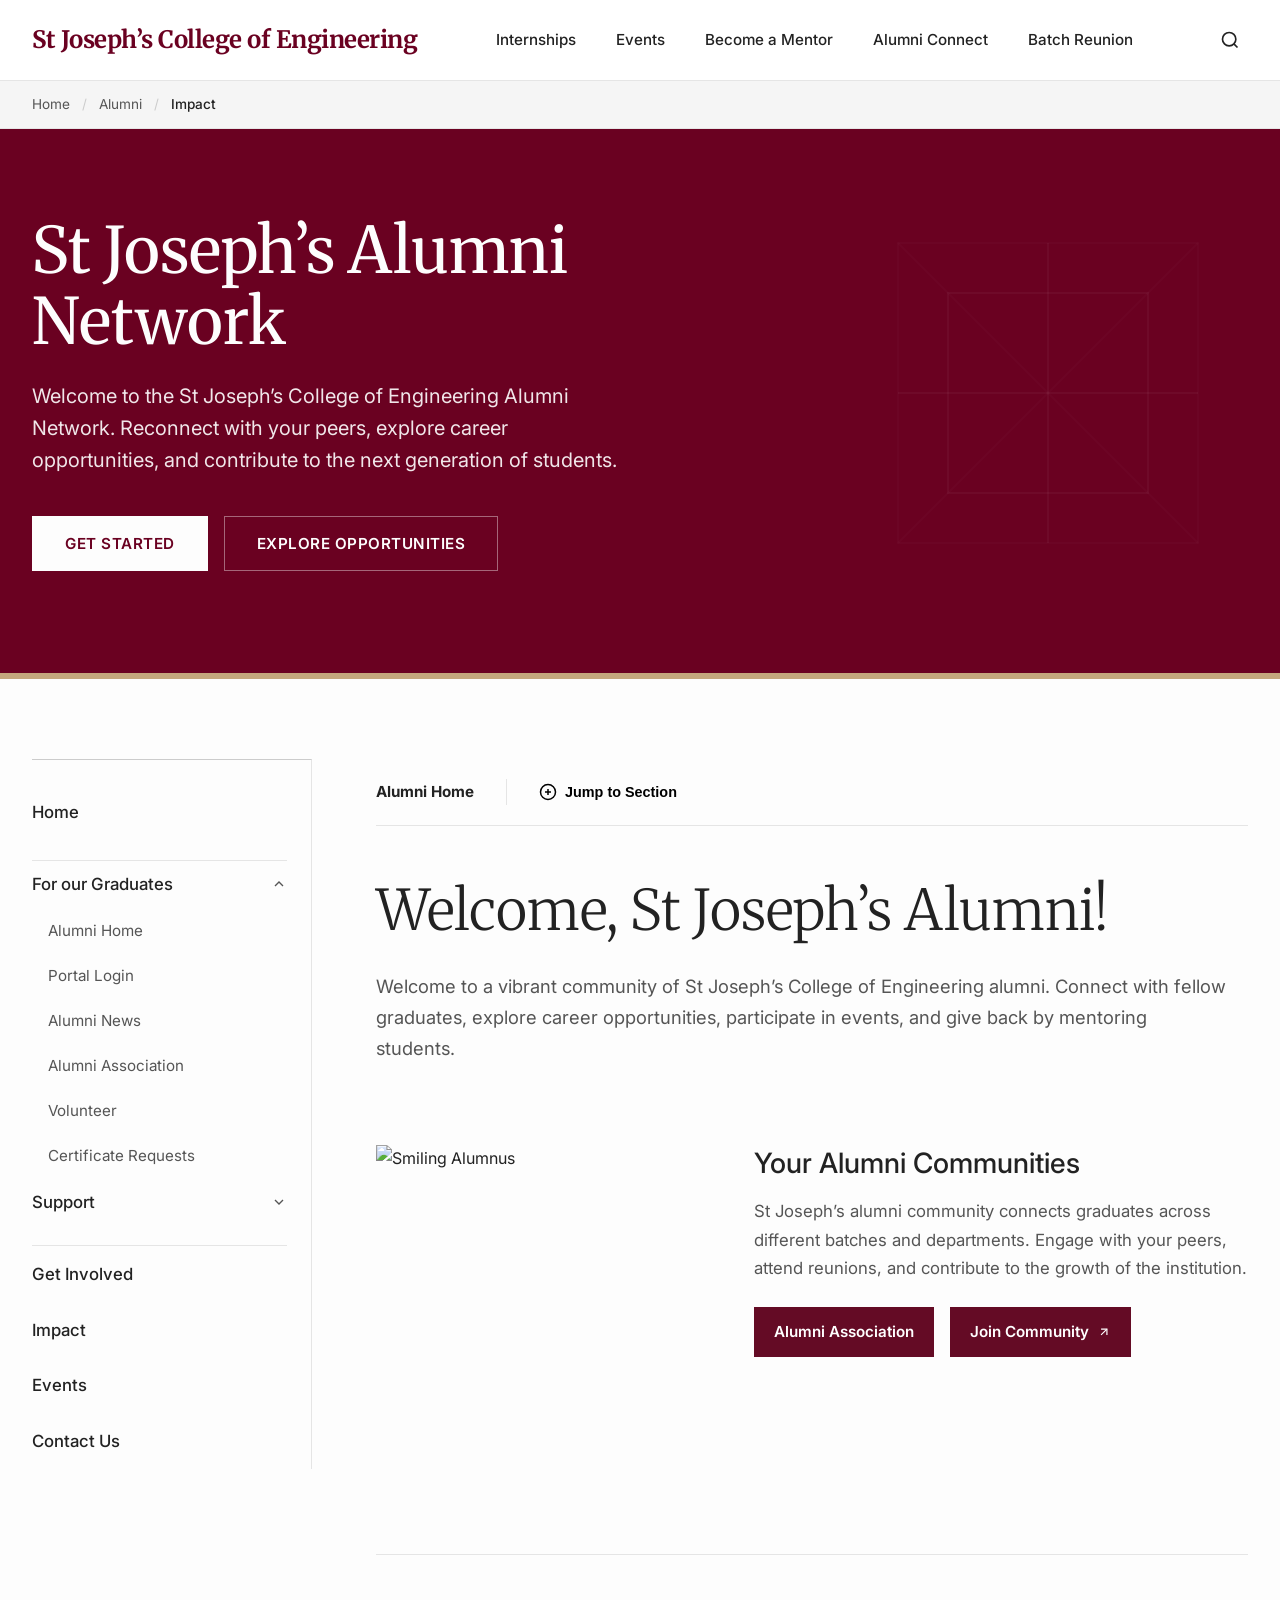
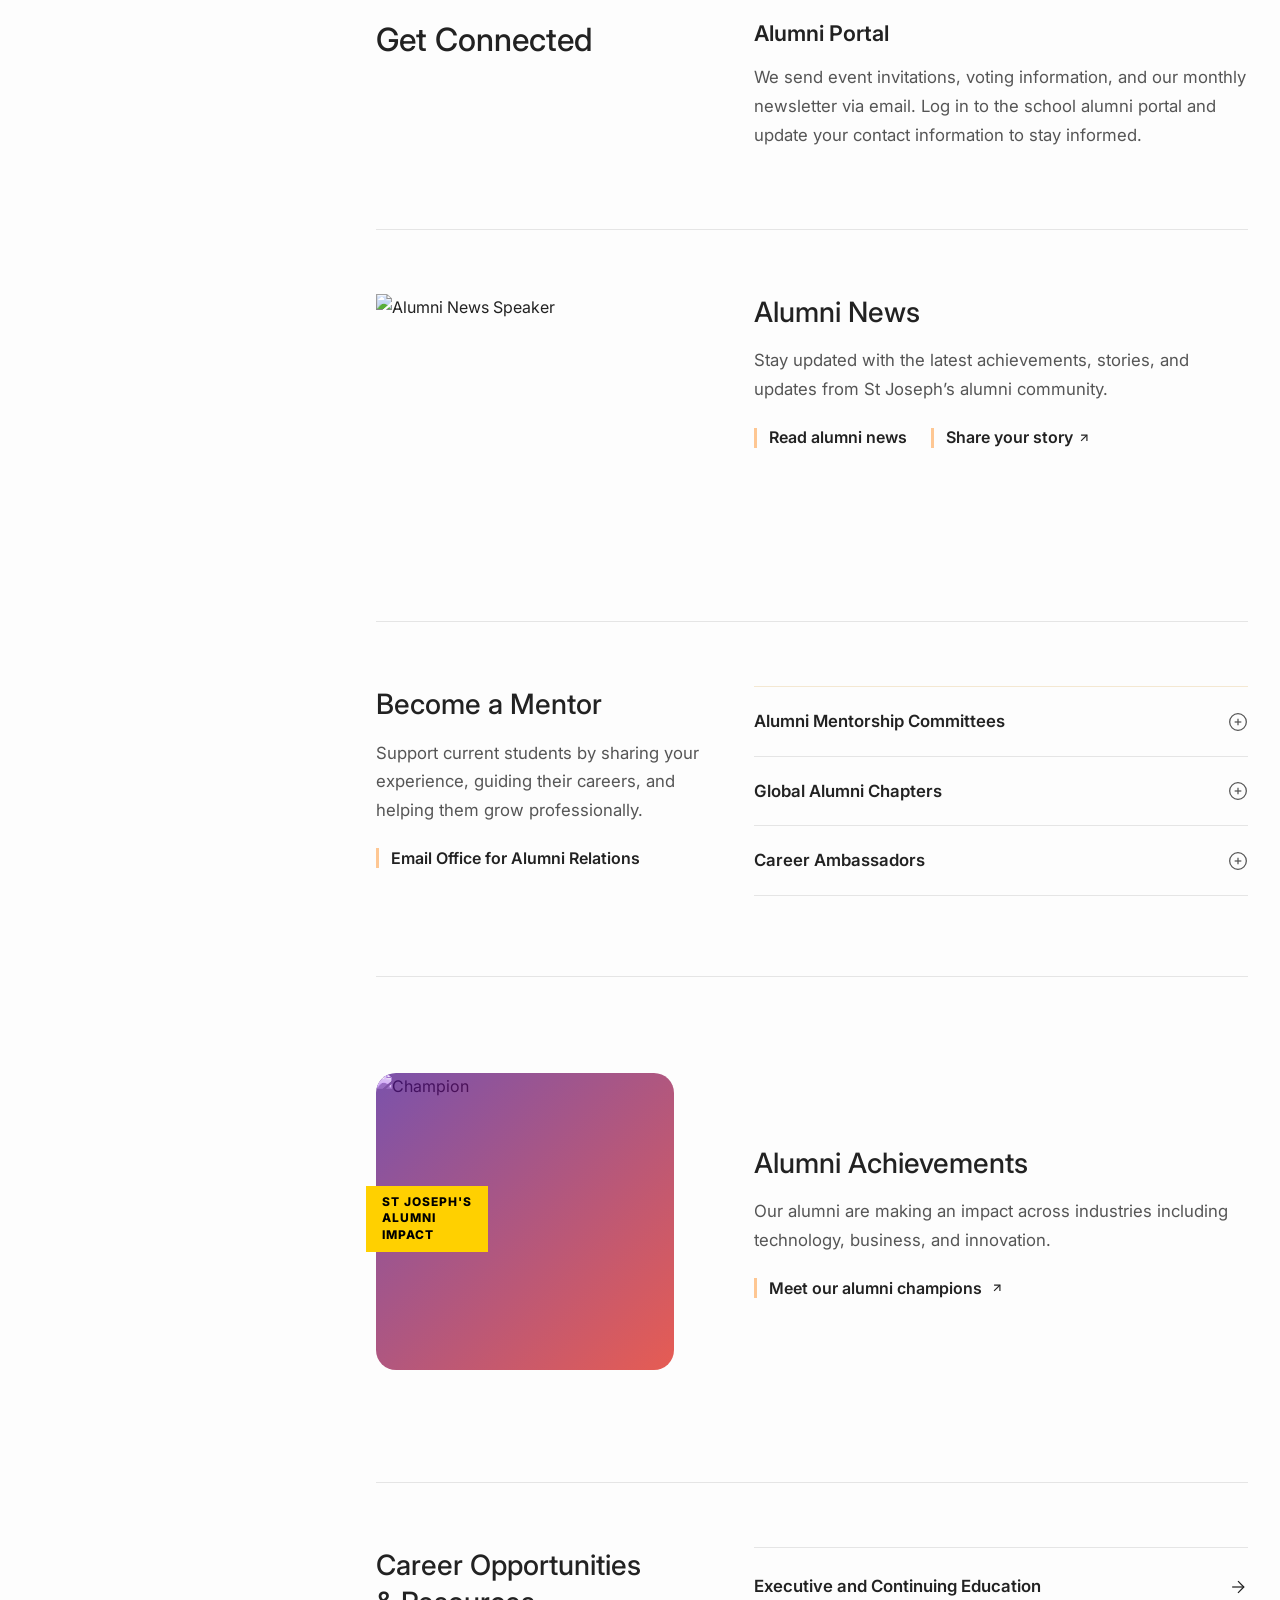
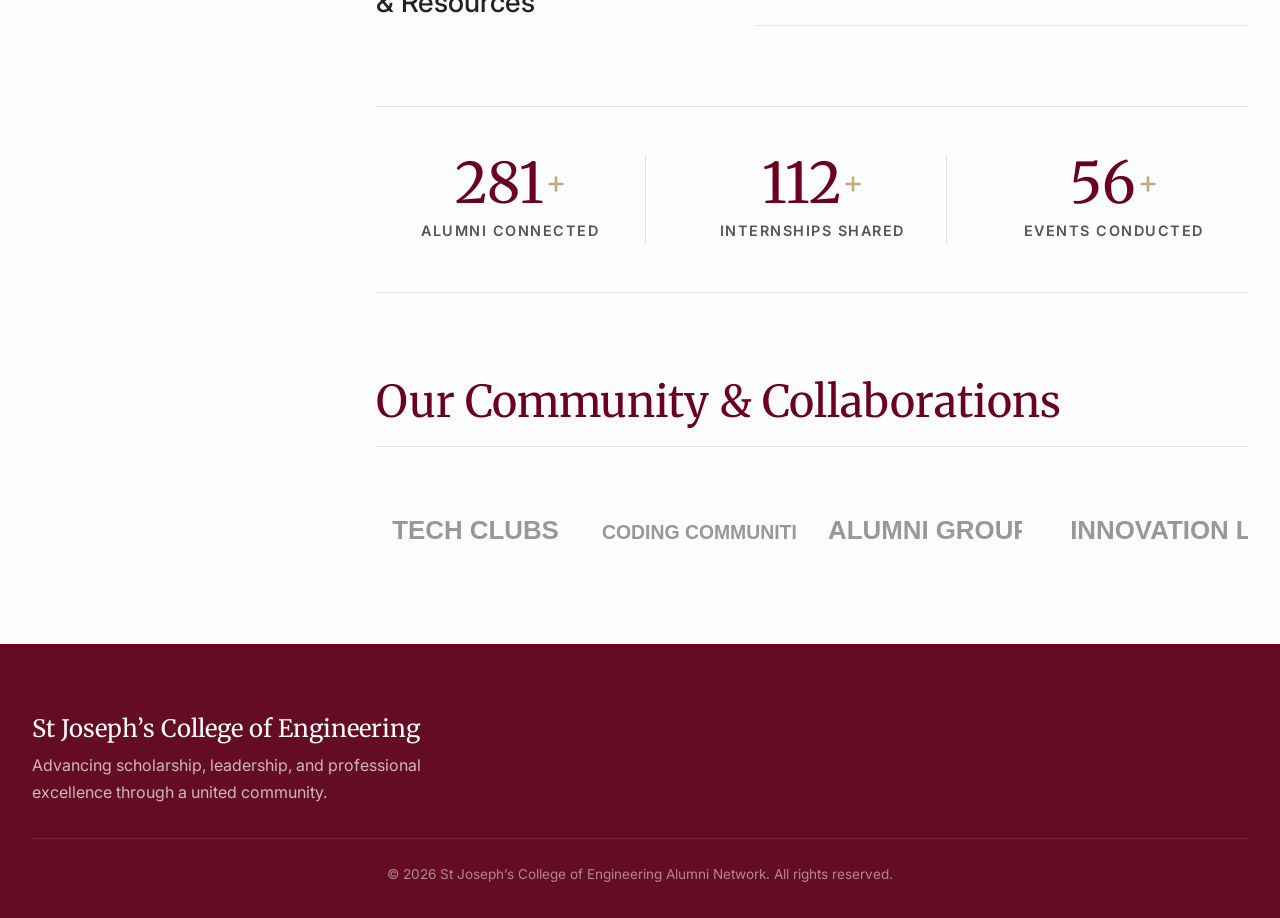
==== alumini/index.html @ f0babf0f "Add files via upload" ====
<!DOCTYPE html>
<html lang="en">
<head>
    <meta charset="UTF-8">
    <meta name="viewport" content="width=device-width, initial-scale=1.0">
    <title>St Joseph's College of Engineering | Alumni</title>
    
    <!-- Google Fonts: Merriweather for Headings, Inter for Body -->
    <link rel="preconnect" href="https://fonts.googleapis.com">
    <link rel="preconnect" href="https://fonts.gstatic.com" crossorigin>
    <link href="https://fonts.googleapis.com/css2?family=Inter:wght@400;500;600&family=Merriweather:ital,wght@0,300;0,400;0,700;1,300&display=swap" rel="stylesheet">
    
    <link rel="stylesheet" href="system.css">
    <script src="script.js" defer></script>
</head>
<body>
    <!-- Institutional Navbar -->
    <header class="inst-header">
        <div class="inst-container header-inner">
            <div class="header-logo">
                <a href="#">St Joseph’s College of Engineering</a>
            </div>
            
            <nav class="header-nav">
                <ul>
                    <li><a href="#internships">Internships</a></li>
                    <li><a href="#events">Events</a></li>
                    <li><a href="#mentor">Become a Mentor</a></li>
                    <li><a href="#network">Alumni Connect</a></li>
                    <li><a href="#reunion">Batch Reunion</a></li>
                </ul>
            </nav>
            
            <div class="header-actions">
                <button aria-label="Search" class="icon-btn">
                    <svg width="20" height="20" viewBox="0 0 24 24" fill="none" stroke="currentColor" stroke-width="2"><circle cx="11" cy="11" r="8"></circle><line x1="21" y1="21" x2="16.65" y2="16.65"></line></svg>
                </button>
                <button aria-label="Menu" class="icon-btn mobile-menu-btn" id="mobileMenuToggle">
                    <svg width="24" height="24" viewBox="0 0 24 24" fill="none" stroke="currentColor" stroke-width="2"><line x1="3" y1="12" x2="21" y2="12"></line><line x1="3" y1="6" x2="21" y2="6"></line><line x1="3" y1="18" x2="21" y2="18"></line></svg>
                </button>
            </div>
        </div>
    </header>

    <!-- Breadcrumb -->
    <div class="breadcrumb-bar">
        <div class="inst-container">
            <nav class="breadcrumb">
                <a href="#">Home</a>
                <span class="separator">/</span>
                <a href="#">Alumni</a>
                <span class="separator">/</span>
                <span class="current">Impact</span>
            </nav>
        </div>
    </div>

    <!-- Institutional Hero -->
    <section class="inst-hero">
        <div class="inst-container hero-inner">
            <div class="hero-content">
                <h1 class="hero-heading">St Joseph’s Alumni Network</h1>
                <p class="hero-body">
                    Welcome to the St Joseph’s College of Engineering Alumni Network. Reconnect with your peers, explore career opportunities, and contribute to the next generation of students.
                </p>
                <div class="hero-actions">
                    <a href="#register" class="inst-btn inst-btn-primary">Get Started</a>
                    <a href="#opportunities" class="inst-btn inst-btn-outline">Explore Opportunities</a>
                </div>
            </div>
            
            <div class="hero-pattern">
                <!-- Subtle geometric structure representing institutional architecture/hierarchy -->
                <svg viewBox="0 0 400 400" fill="none" xmlns="http://www.w3.org/2000/svg">
                    <rect x="50" y="50" width="300" height="300" stroke="rgba(255,255,255,0.05)" stroke-width="2" />
                    <rect x="100" y="100" width="200" height="200" stroke="rgba(255,255,255,0.1)" stroke-width="2" />
                    <line x1="50" y1="200" x2="350" y2="200" stroke="rgba(255,255,255,0.1)" stroke-width="2" />
                    <line x1="200" y1="50" x2="200" y2="350" stroke="rgba(255,255,255,0.1)" stroke-width="2" />
                    <path d="M50 50 L350 350 M350 50 L50 350" stroke="rgba(255,255,255,0.05)" stroke-width="2" />
                </svg>
            </div>
        </div>
    </section>

    <!-- Main Content Area -->
    <section class="inst-layout-wrapper">
        <div class="inst-container layout-grid">
            
            <!-- Left Sidebar Navigation -->
            <aside class="sidebar-nav">
                <ul id="sidebarMenu">
                    <li><a href="#home">Home</a></li>
                    
                    <li class="sidebar-divider"></li>
                    
                    <li class="sidebar-accordion">
                        <button class="accordion-toggle" aria-expanded="true">
                            For our Graduates
                            <svg class="accordion-icon" viewBox="0 0 24 24" width="16" height="16" stroke="currentColor" stroke-width="2" fill="none"><polyline points="6 9 12 15 18 9"></polyline></svg>
                        </button>
                        <ul class="accordion-content" style="max-height: 500px;">
                            <li><a href="#alumni-home" class="active">Alumni Home</a></li>
                            <li><a href="#portal-login">Portal Login</a></li>
                            <li><a href="#alumni-news">Alumni News</a></li>
                            <li><a href="#hcs-alumni">Alumni Association</a></li>
                            <li><a href="#volunteer">Volunteer</a></li>
                            <li><a href="#transcript-cert">Certificate Requests</a></li>
                        </ul>
                    </li>

                    <li class="sidebar-accordion">
                        <button class="accordion-toggle" aria-expanded="false">
                            Support
                            <svg class="accordion-icon" viewBox="0 0 24 24" width="16" height="16" stroke="currentColor" stroke-width="2" fill="none"><polyline points="6 9 12 15 18 9"></polyline></svg>
                        </button>
                        <ul class="accordion-content">
                            <li><a href="#mentor">Become a Mentor</a></li>
                            <li><a href="#support">Contributions / Support</a></li>
                        </ul>
                    </li>

                    <li class="sidebar-divider"></li>

                    <li><a href="#involved">Get Involved</a></li>
                    <li><a href="#trust">Impact</a></li>
                    <li><a href="#events">Events</a></li>
                    <li><a href="#contact">Contact Us</a></li>
                </ul>
            </aside>

            <!-- Right Content Pipeline -->
            <main class="main-content">
                
                <!-- Sticky Section Header -->
                <div style="position: sticky; top: 80px; background: var(--inst-bg-light); z-index: 10; display: flex; align-items: center; border-bottom: 1px solid var(--inst-border-light); padding: 1rem 0; margin-bottom: 3rem;">
                    <div style="font-weight: 700; font-size: 0.95rem; padding-right: 2rem; border-right: 1px solid var(--inst-border-light);">Alumni Home</div>
                    <button class="icon-btn" style="padding-left: 2rem; color: #000; font-weight: 600; font-size: 0.9rem; display: flex; align-items: center; gap: 0.5rem;">
                        <svg width="18" height="18" viewBox="0 0 24 24" fill="none" stroke="currentColor" stroke-width="2"><circle cx="12" cy="12" r="10"></circle><line x1="12" y1="8" x2="12" y2="16"></line><line x1="8" y1="12" x2="16" y2="12"></line></svg>
                        Jump to Section
                    </button>
                </div>

                <!-- SECTION 1: Welcome -->
                <div class="content-block" id="alumni-home">
                    <h1 style="font-family: var(--font-serif); font-size: 3.5rem; color: var(--inst-text-main); margin-bottom: 1.5rem; font-weight: 300;">Welcome, St Joseph’s Alumni!</h1>
                    <p style="font-size: 1.15rem; color: var(--inst-text-muted); max-width: 850px; line-height: 1.7;">
                        Welcome to a vibrant community of St Joseph’s College of Engineering alumni. Connect with fellow graduates, explore career opportunities, participate in events, and give back by mentoring students.
                    </p>
                </div>

                <!-- SECTION 2: Your Alumni Communities -->
                <div class="content-block mt-large" id="communities">
                    <div style="display: grid; grid-template-columns: 1fr 1.5fr; gap: 3rem; align-items: start;">
                        <div>
                            <img src="https://images.unsplash.com/photo-1573496359142-b8d87734a5a2?auto=format&fit=crop&q=80&w=600" alt="Smiling Alumnus" style="width: 100%; aspect-ratio: 1/1; object-fit: cover;">
                        </div>
                        <div>
                            <h2 style="font-family: var(--font-sans); font-size: 1.75rem; font-weight: 500; margin-bottom: 1rem;">Your Alumni Communities</h2>
                            <p style="color: var(--inst-text-muted); margin-bottom: 1.5rem; font-size: 1.05rem;">
                                St Joseph’s alumni community connects graduates across different batches and departments. Engage with your peers, attend reunions, and contribute to the growth of the institution.
                            </p>
                            <div style="display: flex; gap: 1rem; margin-bottom: 2.5rem; flex-wrap: wrap;">
                                <a href="#" style="background: var(--inst-maroon-dark); color: #fff; padding: 0.75rem 1.25rem; font-weight: 600; font-size: 0.95rem; transition: opacity 0.2s;">Alumni Association</a>
                                <a href="#" style="background: var(--inst-maroon-dark); color: #fff; padding: 0.75rem 1.25rem; font-weight: 600; font-size: 0.95rem; display: flex; align-items: center; gap: 0.5rem; transition: opacity 0.2s;">Join Community <svg width="14" height="14" viewBox="0 0 24 24" fill="none" stroke="currentColor" stroke-width="2"><line x1="7" y1="17" x2="17" y2="7"></line><polyline points="7 7 17 7 17 17"></polyline></svg></a>
                            </div>
                        </div>
                    </div>
                </div>

                <!-- SECTION 3: Get Connected -->
                <div class="content-block mt-large" id="get-connected" style="border-top: 1px solid var(--inst-border-light); padding-top: 4rem;">
                    <div style="display: grid; grid-template-columns: 1fr 1.5fr; gap: 3rem; align-items: start;">
                        <div>
                            <h2 style="font-family: var(--font-sans); font-size: 2rem; font-weight: 500;">Get Connected</h2>
                        </div>
                        <div>
                            <h3 style="font-family: var(--font-sans); font-size: 1.35rem; font-weight: 600; margin-bottom: 1rem;">Alumni Portal</h3>
                            <p style="color: var(--inst-text-muted); font-size: 1.05rem;">
                                We send event invitations, voting information, and our monthly newsletter via email. Log in to the school alumni portal and update your contact information to stay informed.
                            </p>
                        </div>
                    </div>
                </div>

                <!-- SECTION 4: Alumni News -->
                <div class="content-block mt-large" id="alumni-news" style="border-top: 1px solid var(--inst-border-light); padding-top: 4rem;">
                    <div style="display: grid; grid-template-columns: 1fr 1.5fr; gap: 3rem; align-items: start;">
                        <div>
                            <img src="https://images.unsplash.com/photo-1541339907198-e08756dedf3f?auto=format&fit=crop&q=80&w=600" alt="Alumni News Speaker" style="width: 100%; aspect-ratio: 4/3; object-fit: cover;">
                        </div>
                        <div>
                            <h2 style="font-family: var(--font-sans); font-size: 1.75rem; font-weight: 500; margin-bottom: 1rem;">Alumni News</h2>
                            <p style="color: var(--inst-text-muted); margin-bottom: 1.5rem; font-size: 1.05rem;">
                                Stay updated with the latest achievements, stories, and updates from St Joseph’s alumni community.
                            </p>
                            <div style="display: flex; gap: 1.5rem; align-items: center;">
                                <a href="#" style="font-weight: 600; color: var(--inst-text-main); display: flex; align-items: center; border-left: 3px solid #fec793; padding-left: 0.75rem; height: 1.25rem;">Read alumni news</a>
                                <a href="#" style="font-weight: 600; color: var(--inst-text-main); display: flex; align-items: center; gap: 0.25rem; border-left: 3px solid #fec793; padding-left: 0.75rem; height: 1.25rem;">Share your story <svg width="14" height="14" viewBox="0 0 24 24" fill="none" stroke="currentColor" stroke-width="2"><line x1="7" y1="17" x2="17" y2="7"></line><polyline points="7 7 17 7 17 17"></polyline></svg></a>
                            </div>
                        </div>
                    </div>
                </div>

                <!-- SECTION 5: Volunteer -->
                <div class="content-block mt-large" id="volunteer" style="border-top: 1px solid var(--inst-border-light); padding-top: 4rem;">
                    <div style="display: grid; grid-template-columns: 1fr 1.5fr; gap: 3rem; align-items: start;">
                        <div>
                            <h2 style="font-family: var(--font-sans); font-size: 1.75rem; font-weight: 500; margin-bottom: 1rem;">Become a Mentor</h2>
                            <p style="color: var(--inst-text-muted); margin-bottom: 1.5rem; font-size: 1.05rem;">
                                Support current students by sharing your experience, guiding their careers, and helping them grow professionally.
                            </p>
                            <a href="#" style="font-weight: 600; color: var(--inst-text-main); display: flex; align-items: center; border-left: 3px solid #fec793; padding-left: 0.75rem; height: 1.25rem;">Email Office for Alumni Relations</a>
                        </div>
                        <div style="border-top: 1px solid #f4e8d2;">
                            <div style="padding: 1.25rem 0; border-bottom: 1px solid var(--inst-border-light); display: flex; justify-content: space-between; align-items: center; cursor: pointer;">
                                <span style="font-weight: 600; font-size: 1.05rem;">Alumni Mentorship Committees</span>
                                <svg width="20" height="20" viewBox="0 0 24 24" fill="none" stroke="currentColor" stroke-width="1.5" class="accordion-icon"><circle cx="12" cy="12" r="10"></circle><line x1="12" y1="8" x2="12" y2="16"></line><line x1="8" y1="12" x2="16" y2="12"></line></svg>
                            </div>
                            <div style="padding: 1.25rem 0; border-bottom: 1px solid var(--inst-border-light); display: flex; justify-content: space-between; align-items: center; cursor: pointer;">
                                <span style="font-weight: 600; font-size: 1.05rem;">Global Alumni Chapters</span>
                                <svg width="20" height="20" viewBox="0 0 24 24" fill="none" stroke="currentColor" stroke-width="1.5" class="accordion-icon"><circle cx="12" cy="12" r="10"></circle><line x1="12" y1="8" x2="12" y2="16"></line><line x1="8" y1="12" x2="16" y2="12"></line></svg>
                            </div>
                            <div style="padding: 1.25rem 0; border-bottom: 1px solid var(--inst-border-light); display: flex; justify-content: space-between; align-items: center; cursor: pointer;">
                                <span style="font-weight: 600; font-size: 1.05rem;">Career Ambassadors</span>
                                <svg width="20" height="20" viewBox="0 0 24 24" fill="none" stroke="currentColor" stroke-width="1.5" class="accordion-icon"><circle cx="12" cy="12" r="10"></circle><line x1="12" y1="8" x2="12" y2="16"></line><line x1="8" y1="12" x2="16" y2="12"></line></svg>
                            </div>
                        </div>
                    </div>
                </div>

               

                <!-- SECTION 6: Alumni Achievements -->
                <div class="content-block mt-large" style="border-top: 1px solid var(--inst-border-light); padding-top: 4rem;">
                    <div style="display: grid; grid-template-columns: 1fr 1.5fr; gap: 3rem; align-items: center;">
                        <div style="position: relative; padding: 2rem 2rem 2rem 0;">
                            <div style="background: linear-gradient(135deg, #7b52ab, #e65c53); border-radius: 20px; overflow: hidden; position: relative;">
                                <img src="https://images.unsplash.com/photo-1580489944761-15a19d654956?auto=format&fit=crop&q=80&w=400" alt="Champion" style="width: 100%; aspect-ratio: 1/1; object-fit: cover; opacity: 0.9; mix-blend-mode: luminosity;">
                            </div>
                            <div style="position: absolute; left: -10px; top: 40%; background: #ffd000; padding: 0.5rem 1rem; font-weight: 800; font-size: 0.75rem; letter-spacing: 1px; line-height: 1.4; color: #000;">
                                ST JOSEPH'S<br>ALUMNI<br>IMPACT
                            </div>
                            <div style="position: absolute; top: 0; left: 10%; right: -10%; bottom: 10%; background: #e6e6ea; border-radius: 20px; z-index: -1;"></div>
                        </div>
                        <div>
                            <h2 style="font-family: var(--font-sans); font-size: 1.75rem; font-weight: 500; margin-bottom: 1rem;">Alumni Achievements</h2>
                            <p style="color: var(--inst-text-muted); margin-bottom: 1.5rem; font-size: 1.05rem;">
                                Our alumni are making an impact across industries including technology, business, and innovation.
                            </p>
                            <a href="#" style="font-weight: 600; color: var(--inst-text-main); display: flex; align-items: center; gap: 0.5rem; border-left: 3px solid #fec793; padding-left: 0.75rem; height: 1.25rem;">Meet our alumni champions <svg width="14" height="14" viewBox="0 0 24 24" fill="none" stroke="currentColor" stroke-width="2"><line x1="7" y1="17" x2="17" y2="7"></line><polyline points="7 7 17 7 17 17"></polyline></svg></a>
                        </div>
                    </div>
                </div>

                <!-- SECTION 7: Education and Career Resources -->
                <div class="content-block mt-large" id="education" style="border-top: 1px solid var(--inst-border-light); padding-top: 4rem;">
                    <div style="display: grid; grid-template-columns: 1fr 1.5fr; gap: 3rem; align-items: start;">
                        <div>
                            <h2 style="font-family: var(--font-sans); font-size: 1.75rem; font-weight: 500; line-height: 1.3;">Career Opportunities<br>&amp; Resources</h2>
                        </div>
                        <div style="border-top: 1px solid var(--inst-border-light);">
                            <a href="#" style="display: flex; justify-content: space-between; align-items: center; padding: 1.5rem 0; border-bottom: 1px solid #f4e8d2; color: var(--inst-text-main);">
                                <span style="font-weight: 600; font-size: 1.05rem;">Executive and Continuing Education</span>
                                <svg width="20" height="20" viewBox="0 0 24 24" fill="none" stroke="currentColor" stroke-width="1.5"><line x1="5" y1="12" x2="19" y2="12"></line><polyline points="12 5 19 12 12 19"></polyline></svg>
                            </a>
                        </div>
                    </div>
                </div>

                <!-- SECTION 8: Platform Highlights (Trust Section) -->
                <div class="content-block mt-large" id="trust">
                    <div class="metrics-grid">
                        <div class="metric-item">
                            <h3 class="metric-number" data-target="500">0</h3><span class="metric-plus">+</span>
                            <p class="metric-label">Alumni Connected</p>
                        </div>
                        <div class="metric-item">
                            <h3 class="metric-number" data-target="200">0</h3><span class="metric-plus">+</span>
                            <p class="metric-label">Internships Shared</p>
                        </div>
                        <div class="metric-item">
                            <h3 class="metric-number" data-target="100">0</h3><span class="metric-plus">+</span>
                            <p class="metric-label">Events Conducted</p>
                        </div>
                    </div>
                </div>

                <!-- SECTION 9: Collaboration / Community -->
                <div class="content-block mt-large" id="community">
                    <h2 class="section-title">Our Community & Collaborations</h2>
                    <div class="collaboration-grid">
                        <div class="collab-logo">
                            <svg viewBox="0 0 120 40" fill="currentColor" opacity="0.6"><text x="10" y="25" font-family="sans-serif" font-weight="bold" font-size="16">TECH CLUBS</text></svg>
                        </div>
                        <div class="collab-logo">
                            <svg viewBox="0 0 120 40" fill="currentColor" opacity="0.6"><text x="0" y="25" font-family="sans-serif" font-weight="bold" font-size="12">CODING COMMUNITIES</text></svg>
                        </div>
                        <div class="collab-logo">
                            <svg viewBox="0 0 120 40" fill="currentColor" opacity="0.6"><text x="0" y="25" font-family="sans-serif" font-weight="bold" font-size="16">ALUMNI GROUPS</text></svg>
                        </div>
                        <div class="collab-logo">
                            <svg viewBox="0 0 120 40" fill="currentColor" opacity="0.6"><text x="10" y="25" font-family="sans-serif" font-weight="bold" font-size="16">INNOVATION LAB</text></svg>
                        </div>
                    </div>
                </div>

            </main>
        </div>
    </section>
    
    <!-- Minimal Footer -->
    <footer class="inst-footer">
        <div class="inst-container footer-inner">
            <div class="footer-primary">
                <h3>St Joseph’s College of Engineering</h3>
                <p>Advancing scholarship, leadership, and professional excellence through a united community.</p>
            </div>
            <div class="footer-meta">
                <p>&copy; 2026 St Joseph’s College of Engineering Alumni Network. All rights reserved.</p>
            </div>
        </div>
    </footer>
</body>
</html>
---- alumini/system.css ----
/* system.css - Institutional Theme */

:root {
    /* Color Palette */
    --inst-maroon: #6a0121;
    --inst-maroon-dark: #640b25;
    --inst-bg-light: #fdfdfd;
    --inst-bg-offwhite: #f5f5f5;
    --inst-nav-bg: #ffffff;

    --inst-text-main: #222222;
    --inst-text-muted: #555555;
    --inst-border-light: #e5e5e5;
    --inst-border-dark: #cccccc;

    --inst-gold: #c4a77d;
    /* Subtle accent */

    /* Typography */
    --font-serif: 'Merriweather', serif;
    --font-sans: 'Inter', sans-serif;

    /* Spacing */
    --container-width: 1280px;
    --px-base: 2rem;
    --py-large: 5rem;

    /* Layout */
    --sidebar-width: 280px;
}

/* Base Reset */
* {
    margin: 0;
    padding: 0;
    box-sizing: border-box;
}

html {
    scroll-behavior: smooth;
    font-size: 16px;
}

body {
    font-family: var(--font-sans);
    color: var(--inst-text-main);
    background-color: var(--inst-bg-light);
    line-height: 1.7;
    -webkit-font-smoothing: antialiased;
}

a {
    text-decoration: none;
    color: inherit;
    transition: color 0.2s ease;
}

ul {
    list-style: none;
}

img {
    max-width: 100%;
    display: block;
    height: auto;
}

/* Typography Overrides */
h1,
h2,
h3,
h4,
h5,
h6 {
    font-family: var(--font-serif);
    color: var(--inst-text-main);
    line-height: 1.3;
    font-weight: 400;
    /* Institutional look is often less bold */
}

/* Layout Utilities */
.inst-container {
    max-width: var(--container-width);
    margin: 0 auto;
    padding: 0 var(--px-base);
}

.mt-large {
    margin-top: 5rem;
}

/* Buttons */
.inst-btn {
    display: inline-flex;
    align-items: center;
    justify-content: center;
    padding: 0.85rem 2rem;
    font-size: 0.95rem;
    font-weight: 600;
    font-family: var(--font-sans);
    text-transform: uppercase;
    letter-spacing: 0.5px;
    border: 1px solid transparent;
    cursor: pointer;
    transition: background-color 0.2s ease, border-color 0.2s ease;
}

.inst-btn-primary {
    background-color: var(--inst-bg-light);
    color: var(--inst-maroon);
}

.inst-btn-primary:hover {
    background-color: transparent;
    color: var(--inst-bg-light);
    border-color: var(--inst-bg-light);
}

.inst-btn-outline {
    background-color: transparent;
    color: var(--inst-bg-light);
    border-color: rgba(255, 255, 255, 0.4);
}

.inst-btn-outline:hover {
    border-color: var(--inst-bg-light);
    background-color: rgba(255, 255, 255, 0.05);
    /* Minimal hover */
}

.icon-btn {
    background: transparent;
    border: none;
    cursor: pointer;
    color: var(--inst-text-main);
    display: flex;
    align-items: center;
    justify-content: center;
    padding: 0.5rem;
}

.icon-btn:hover {
    color: var(--inst-maroon);
}

/* Header & Navbar */
.inst-header {
    background-color: var(--inst-nav-bg);
    border-bottom: 1px solid var(--inst-border-light);
    position: sticky;
    top: 0;
    z-index: 1000;
}

.header-inner {
    display: flex;
    align-items: center;
    justify-content: space-between;
    height: 80px;
}

.header-logo a {
    font-family: var(--font-serif);
    font-size: 1.5rem;
    font-weight: 700;
    color: var(--inst-maroon);
    letter-spacing: -0.5px;
}

.header-nav ul {
    display: flex;
    gap: 2.5rem;
}

.header-nav li a {
    font-size: 0.95rem;
    font-weight: 500;
    color: var(--inst-text-main);
    border-bottom: 2px solid transparent;
    padding-bottom: 4px;
}

.header-nav li a:hover {
    color: var(--inst-maroon);
    border-color: var(--inst-maroon);
}

.header-actions {
    display: flex;
    gap: 1rem;
    align-items: center;
}

.mobile-menu-btn {
    display: none;
}

/* Breadcrumb */
.breadcrumb-bar {
    background-color: var(--inst-bg-offwhite);
    border-bottom: 1px solid var(--inst-border-light);
    padding: 0.75rem 0;
    font-size: 0.85rem;
    color: var(--inst-text-muted);
}

.breadcrumb a {
    color: var(--inst-text-muted);
}

.breadcrumb a:hover {
    color: var(--inst-maroon);
    text-decoration: underline;
}

.breadcrumb .separator {
    margin: 0 0.5rem;
    color: var(--inst-border-dark);
}

.breadcrumb .current {
    color: var(--inst-text-main);
    font-weight: 500;
}

/* Hero Section */
.inst-hero {
    background-color: var(--inst-maroon);
    color: var(--inst-bg-light);
    padding: 4rem 0 5rem;
    border-bottom: 6px solid var(--inst-gold);
    overflow: hidden;
}

.hero-inner {
    display: grid;
    grid-template-columns: 3fr 2fr;
    gap: 4rem;
    align-items: center;
    position: relative;
}

.hero-content {
    max-width: 700px;
    z-index: 2;
}

.hero-heading {
    color: var(--inst-bg-light);
    font-size: 4rem;
    font-weight: 400;
    line-height: 1.1;
    margin-bottom: 1.5rem;
}

.hero-body {
    font-size: 1.25rem;
    color: rgba(255, 255, 255, 0.9);
    margin-bottom: 2.5rem;
    max-width: 600px;
    font-family: var(--font-sans);
    line-height: 1.6;
}

.hero-actions {
    display: flex;
    gap: 1rem;
}

.hero-pattern {
    display: flex;
    justify-content: flex-end;
    opacity: 0.4;
    z-index: 1;
}

.hero-pattern svg {
    width: 100%;
    max-width: 400px;
}

/* 2-Column Layout Container */
.inst-layout-wrapper {
    background-color: var(--inst-bg-light);
    padding: var(--py-large) 0;
}

.layout-grid {
    display: grid;
    grid-template-columns: var(--sidebar-width) 1fr;
    gap: 4rem;
    align-items: start;
}

/* Sidebar Navigation */
.sidebar-nav {
    border-top: 1px solid var(--inst-border-dark);
    border-right: 1px solid var(--inst-border-light);
    padding-top: 1.5rem;
    padding-right: 1.5rem;
    position: sticky;
    top: 120px;
    height: fit-content;
}

.sidebar-nav ul {
    display: flex;
    flex-direction: column;
    gap: 0;
}

.sidebar-nav > ul > li {
    margin-bottom: 0;
}

.sidebar-divider {
    height: 1px;
    background-color: var(--inst-border-light);
    margin: 1.25rem 0;
}

.sidebar-nav a,
.accordion-toggle {
    display: flex;
    align-items: center;
    justify-content: space-between;
    width: 100%;
    padding: 0.85rem 0;
    font-size: 1.05rem;
    color: var(--inst-text-main);
    font-weight: 500;
    font-family: var(--font-sans);
    background: transparent;
    border: none;
    cursor: pointer;
    text-align: left;
    position: relative;
    transition: color 0.2s ease;
}

.sidebar-nav a.active {
    color: var(--inst-text-main);
    font-weight: 700;
}

.sidebar-nav a.active::before {
    content: '';
    position: absolute;
    left: -1rem;
    top: 15%;
    bottom: 15%;
    width: 3px;
    background-color: var(--inst-maroon);
}

.sidebar-nav a:hover,
.accordion-toggle:hover {
    color: var(--inst-text-muted);
}

.accordion-icon {
    transition: transform 0.3s ease;
    color: var(--inst-text-muted);
}

.accordion-toggle[aria-expanded="true"] .accordion-icon {
    transform: rotate(180deg);
}

.accordion-content {
    max-height: 0;
    overflow: hidden;
    transition: max-height 0.3s ease;
    padding-left: 1rem;
}

.accordion-content li a {
    padding: 0.6rem 0;
    font-size: 0.95rem;
    color: var(--inst-text-muted);
    font-weight: 400;
}

.accordion-content li a:hover {
    color: var(--inst-maroon);
}

/* Main Content Typography & Blocks */
.main-content {
    min-width: 0;
    /* Prevents grid blowout */
}

.section-title {
    font-size: 2.75rem;
    color: var(--inst-maroon);
    margin-bottom: 1.25rem;
    border-bottom: 1px solid var(--inst-border-light);
    padding-bottom: 1rem;
}

.section-prose {
    font-size: 1.15rem;
    color: var(--inst-text-muted);
    margin-bottom: 3rem;
    max-width: 850px;
}

/* Editorial Grid (In the Network) */
.editorial-grid {
    display: grid;
    grid-template-columns: repeat(3, 1fr);
    gap: 2rem;
}

.editorial-card {
    display: flex;
    flex-direction: column;
    border: 1px solid var(--inst-border-light);
    background-color: var(--inst-nav-bg);
}

.card-image-wrap {
    width: 100%;
    aspect-ratio: 16 / 11;
    overflow: hidden;
    border-bottom: 1px solid var(--inst-border-light);
}

.card-image-wrap img {
    width: 100%;
    height: 100%;
    object-fit: cover;
    filter: saturate(0.8);
    /* Slightly muted images for editorial feel */
}

.card-content {
    padding: 1.5rem;
}

.card-label {
    display: inline-block;
    font-size: 0.75rem;
    text-transform: uppercase;
    font-weight: 700;
    color: var(--inst-text-muted);
    letter-spacing: 1px;
    margin-bottom: 0.75rem;
}

.card-title {
    font-size: 1.25rem;
    font-weight: 700;
    line-height: 1.4;
    color: var(--inst-text-main);
}

/* Future Leaders Grid */
.leaders-grid {
    display: grid;
    grid-template-columns: repeat(3, 1fr);
    gap: 2.5rem;
}

.leader-card {
    display: flex;
    flex-direction: column;
}

.leader-image {
    width: 100%;
    aspect-ratio: 4 / 5;
    background-color: var(--inst-border-light);
    margin-bottom: 1rem;
    border: 1px solid var(--inst-border-light);
    /* Sharp border, no radius */
}

.leader-image img {
    width: 100%;
    height: 100%;
    object-fit: cover;
    filter: grayscale(20%);
    /* Editorial slightly desaturated feel */
}

.leader-name {
    font-size: 1.35rem;
    font-weight: 700;
    margin-bottom: 0.25rem;
}

.leader-role {
    font-size: 0.95rem;
    color: var(--inst-text-muted);
    font-weight: 500;
    border-top: 1px solid var(--inst-gold);
    padding-top: 0.5rem;
    display: inline-block;
}

/* Trust Metrics section */
.metrics-grid {
    display: flex;
    justify-content: space-between;
    gap: 2rem;
    padding: 3rem 0;
    border-top: 1px solid var(--inst-border-light);
    border-bottom: 1px solid var(--inst-border-light);
}

.metric-item {
    text-align: center;
    flex: 1;
    border-right: 1px solid var(--inst-border-light);
}
.metric-item:last-child {
    border-right: none;
}

.metric-number {
    font-size: 3.5rem;
    color: var(--inst-maroon);
    font-family: var(--font-serif);
    display: inline-block;
    line-height: 1;
}

.metric-plus {
    font-size: 2rem;
    color: var(--inst-gold);
    vertical-align: top;
    margin-left: 2px;
}

.metric-label {
    font-size: 0.9rem;
    font-weight: 600;
    text-transform: uppercase;
    letter-spacing: 1.5px;
    color: var(--inst-text-muted);
    margin-top: 0.5rem;
}

/* Collaboration Grid */
.collaboration-grid {
    display: flex;
    justify-content: space-between;
    align-items: center;
    flex-wrap: wrap;
    gap: 2rem;
    padding-top: 2rem;
}

.collab-logo {
    flex: 1;
    min-width: 150px;
    display: flex;
    justify-content: center;
    align-items: center;
    transition: opacity 0.3s ease, color 0.3s ease, filter 0.3s ease;
    color: var(--inst-text-muted);
    filter: grayscale(100%);
}

.collab-logo:hover {
    color: var(--inst-maroon);
    opacity: 1;
    filter: grayscale(0%);
}

.collab-logo svg {
    max-width: 100%;
    height: auto;
}

/* Footer */
.inst-footer {
    background-color: var(--inst-maroon-dark);
    color: var(--inst-bg-light);
    padding: 4rem 0 2rem;
    border-top: 5px solid var(--inst-maroon);
}

.footer-inner {
    display: flex;
    flex-direction: column;
    gap: 2rem;
}

.footer-primary h3 {
    font-size: 1.5rem;
    color: var(--inst-bg-light);
    margin-bottom: 0.5rem;
}

.footer-primary p {
    color: rgba(255, 255, 255, 0.7);
    max-width: 400px;
}

.footer-meta {
    border-top: 1px solid rgba(255, 255, 255, 0.1);
    padding-top: 1.5rem;
    font-size: 0.85rem;
    color: rgba(255, 255, 255, 0.5);
    text-align: center;
}

/* Responsive adjustments */
@media (max-width: 1024px) {
    .layout-grid {
        grid-template-columns: 220px 1fr;
        gap: 2rem;
    }

    .hero-heading {
        font-size: 3rem;
    }
}

@media (max-width: 850px) {
    .layout-grid {
        grid-template-columns: 1fr;
    }

    .sidebar-nav {
        position: static;
        margin-bottom: 2rem;
    }

    .sidebar-nav ul {
        flex-direction: row;
        flex-wrap: wrap;
        gap: 1rem;
    }

    .sidebar-nav li a.active::before {
        display: none;
    }

    .sidebar-nav li a.active {
        border-bottom-color: var(--inst-maroon);
    }

    .editorial-grid,
    .leaders-grid {
        grid-template-columns: repeat(2, 1fr);
    }

    .hero-inner {
        grid-template-columns: 1fr;
    }

    .hero-pattern {
        display: none;
    }
}

@media (max-width: 600px) {

    .editorial-grid,
    .leaders-grid {
        grid-template-columns: 1fr;
    }

    .header-nav {
        display: none;
        /* Mobile menu needed */
    }

    .mobile-menu-btn {
        display: block;
    }
}
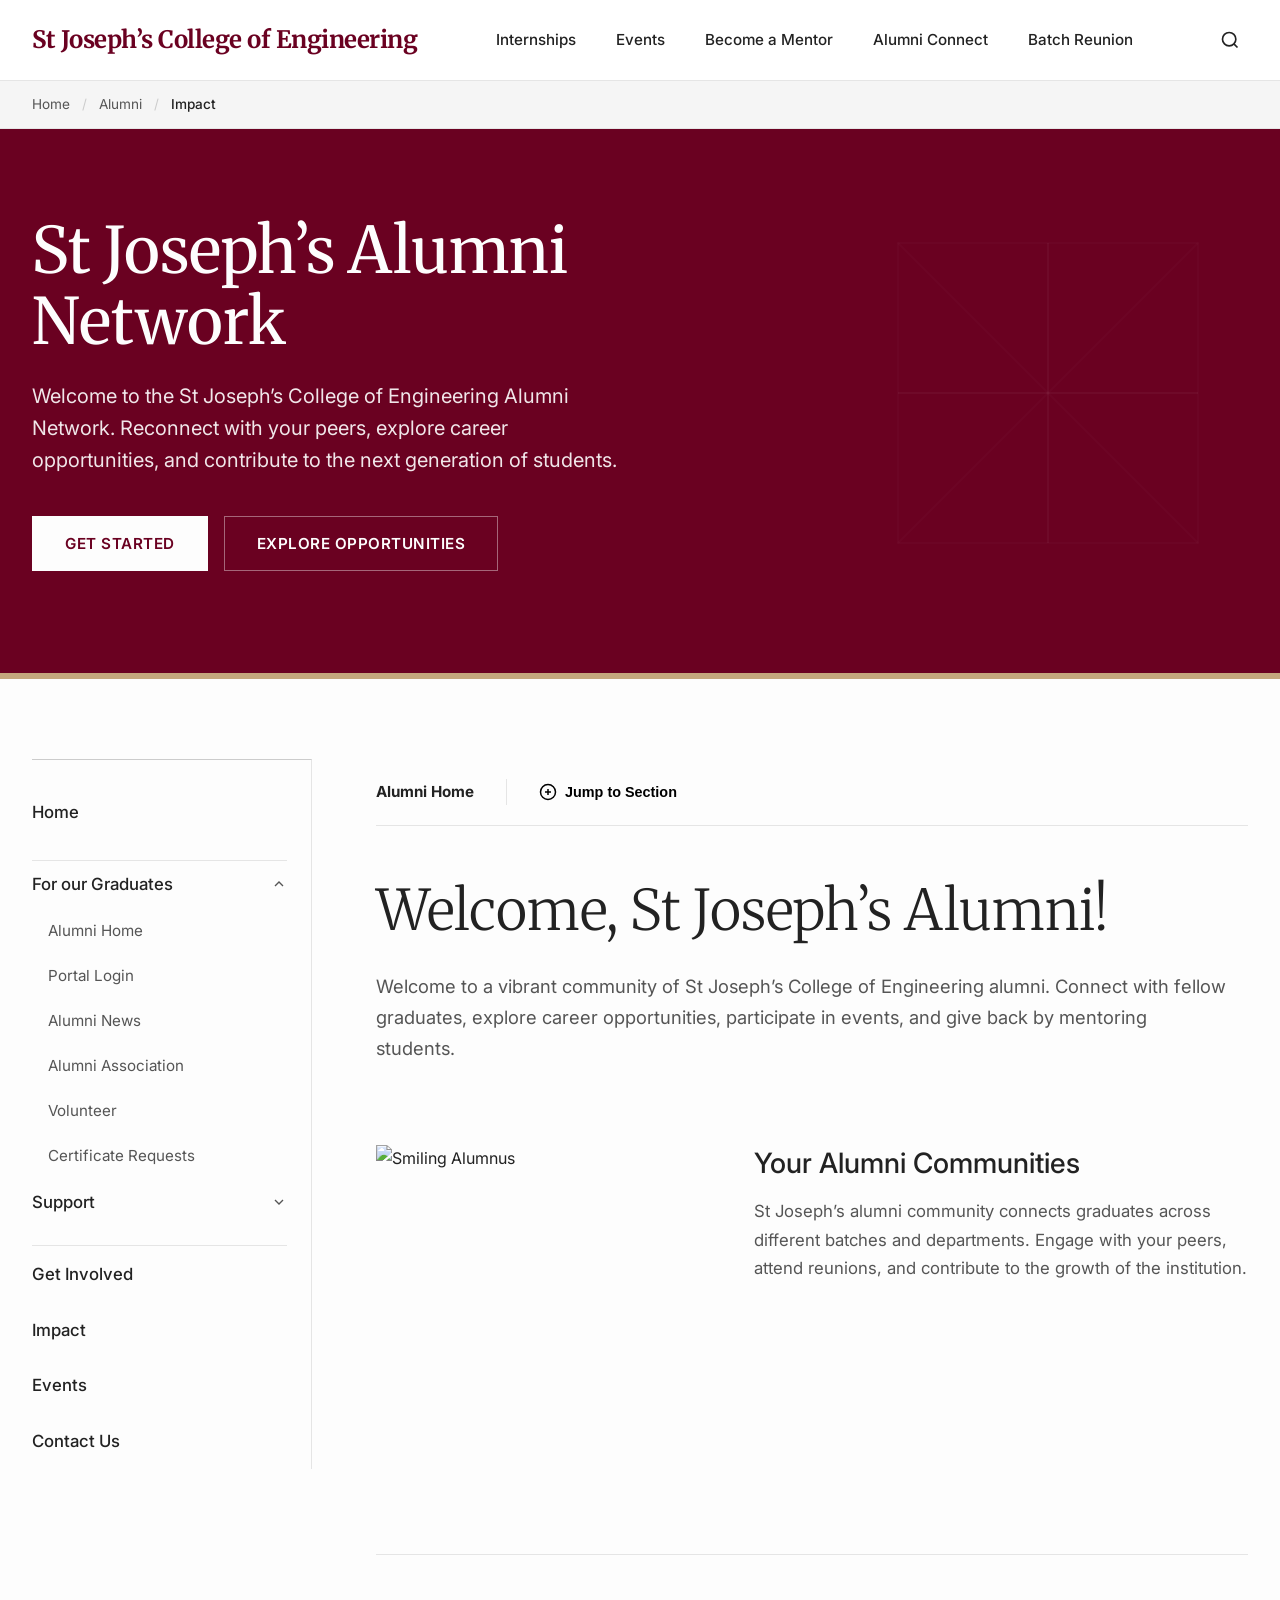
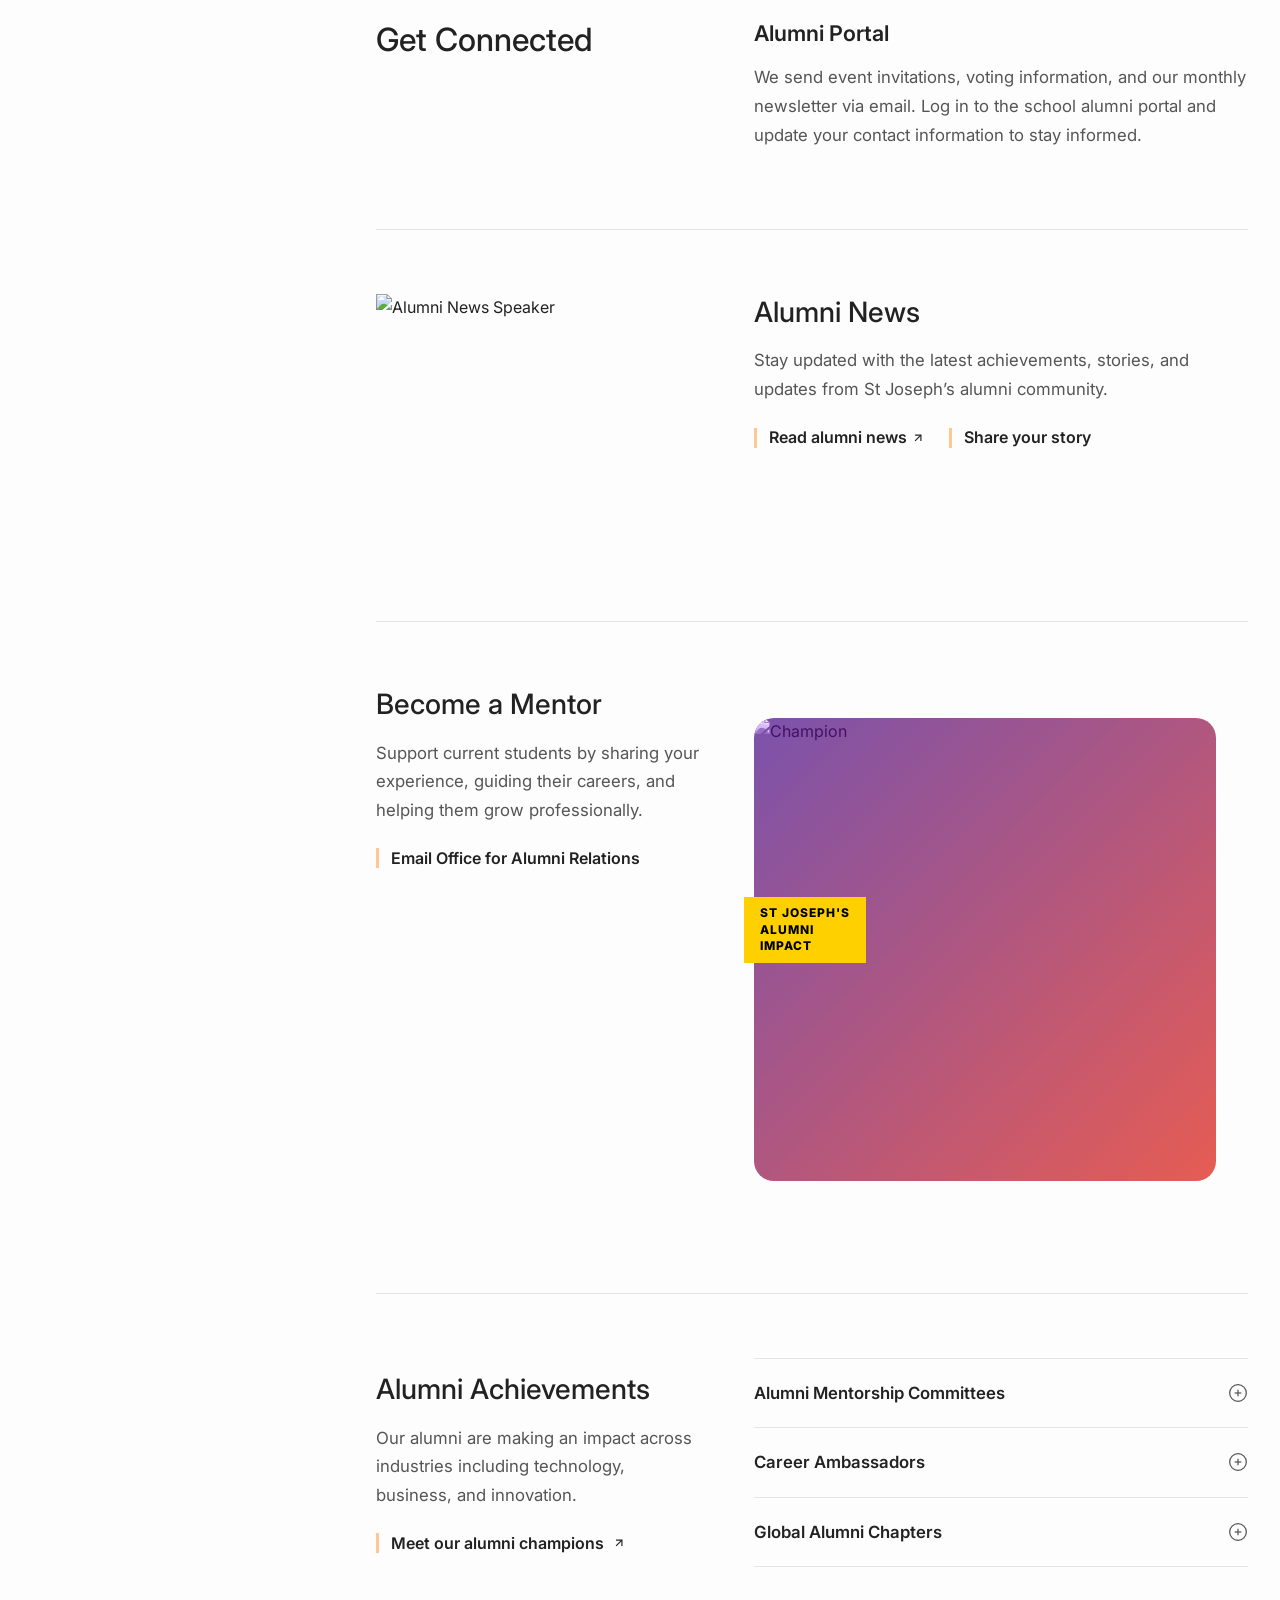
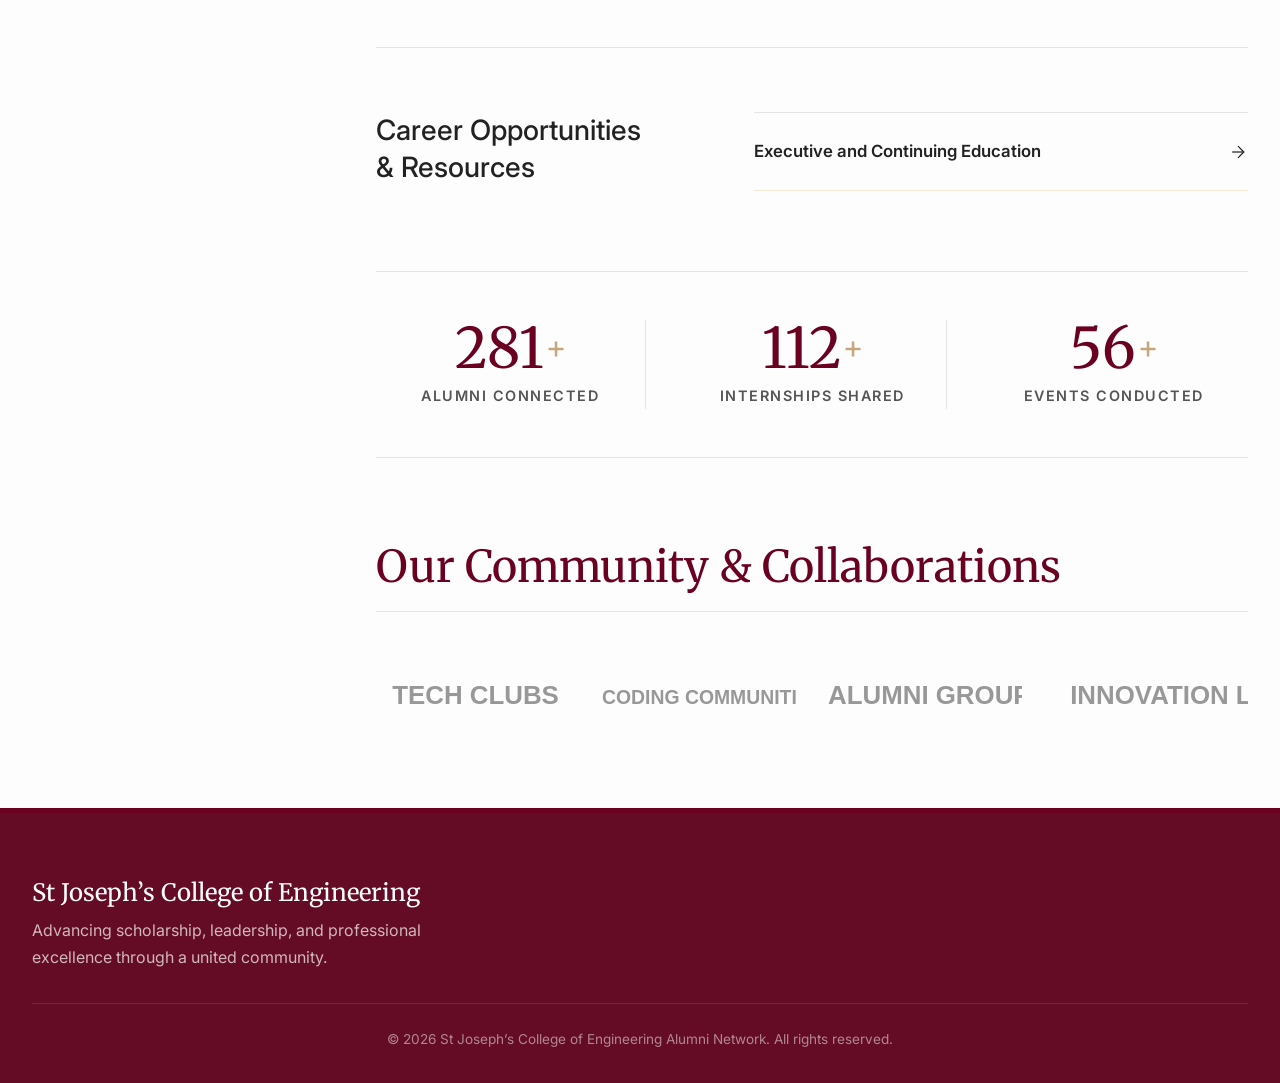
==== commit e4442e90: "Add events page and update nav links" ====
--- a/alumini/index.html
+++ b/alumini/index.html
@@ -24,7 +24,7 @@
             <nav class="header-nav">
                 <ul>
                     <li><a href="#internships">Internships</a></li>
-                    <li><a href="#events">Events</a></li>
+                    <li><a href="events.html">Events</a></li>
                     <li><a href="#mentor">Become a Mentor</a></li>
                     <li><a href="#network">Alumni Connect</a></li>
                     <li><a href="#reunion">Batch Reunion</a></li>
@@ -73,7 +73,6 @@
                 <!-- Subtle geometric structure representing institutional architecture/hierarchy -->
                 <svg viewBox="0 0 400 400" fill="none" xmlns="http://www.w3.org/2000/svg">
                     <rect x="50" y="50" width="300" height="300" stroke="rgba(255,255,255,0.05)" stroke-width="2" />
-                    <rect x="100" y="100" width="200" height="200" stroke="rgba(255,255,255,0.1)" stroke-width="2" />
                     <line x1="50" y1="200" x2="350" y2="200" stroke="rgba(255,255,255,0.1)" stroke-width="2" />
                     <line x1="200" y1="50" x2="200" y2="350" stroke="rgba(255,255,255,0.1)" stroke-width="2" />
                     <path d="M50 50 L350 350 M350 50 L50 350" stroke="rgba(255,255,255,0.05)" stroke-width="2" />
@@ -123,7 +122,7 @@
 
                     <li><a href="#involved">Get Involved</a></li>
                     <li><a href="#trust">Impact</a></li>
-                    <li><a href="#events">Events</a></li>
+                    <li><a href="events.html">Events</a></li>
                     <li><a href="#contact">Contact Us</a></li>
                 </ul>
             </aside>
@@ -156,13 +155,9 @@
                         </div>
                         <div>
                             <h2 style="font-family: var(--font-sans); font-size: 1.75rem; font-weight: 500; margin-bottom: 1rem;">Your Alumni Communities</h2>
-                            <p style="color: var(--inst-text-muted); margin-bottom: 1.5rem; font-size: 1.05rem;">
+                            <p style="color: var(--inst-text-muted); font-size: 1.05rem;">
                                 St Joseph’s alumni community connects graduates across different batches and departments. Engage with your peers, attend reunions, and contribute to the growth of the institution.
                             </p>
-                            <div style="display: flex; gap: 1rem; margin-bottom: 2.5rem; flex-wrap: wrap;">
-                                <a href="#" style="background: var(--inst-maroon-dark); color: #fff; padding: 0.75rem 1.25rem; font-weight: 600; font-size: 0.95rem; transition: opacity 0.2s;">Alumni Association</a>
-                                <a href="#" style="background: var(--inst-maroon-dark); color: #fff; padding: 0.75rem 1.25rem; font-weight: 600; font-size: 0.95rem; display: flex; align-items: center; gap: 0.5rem; transition: opacity 0.2s;">Join Community <svg width="14" height="14" viewBox="0 0 24 24" fill="none" stroke="currentColor" stroke-width="2"><line x1="7" y1="17" x2="17" y2="7"></line><polyline points="7 7 17 7 17 17"></polyline></svg></a>
-                            </div>
                         </div>
                     </div>
                 </div>
@@ -194,8 +189,8 @@
                                 Stay updated with the latest achievements, stories, and updates from St Joseph’s alumni community.
                             </p>
                             <div style="display: flex; gap: 1.5rem; align-items: center;">
-                                <a href="#" style="font-weight: 600; color: var(--inst-text-main); display: flex; align-items: center; border-left: 3px solid #fec793; padding-left: 0.75rem; height: 1.25rem;">Read alumni news</a>
-                                <a href="#" style="font-weight: 600; color: var(--inst-text-main); display: flex; align-items: center; gap: 0.25rem; border-left: 3px solid #fec793; padding-left: 0.75rem; height: 1.25rem;">Share your story <svg width="14" height="14" viewBox="0 0 24 24" fill="none" stroke="currentColor" stroke-width="2"><line x1="7" y1="17" x2="17" y2="7"></line><polyline points="7 7 17 7 17 17"></polyline></svg></a>
+                                <a href="#" style="font-weight: 600; color: var(--inst-text-main); display: flex; align-items: center; gap: 0.25rem; border-left: 3px solid #fec793; padding-left: 0.75rem; height: 1.25rem;">Read alumni news <svg width="14" height="14" viewBox="0 0 24 24" fill="none" stroke="currentColor" stroke-width="2"><line x1="7" y1="17" x2="17" y2="7"></line><polyline points="7 7 17 7 17 17"></polyline></svg></a>
+                                <a href="#" style="font-weight: 600; color: var(--inst-text-main); display: flex; align-items: center; border-left: 3px solid #fec793; padding-left: 0.75rem; height: 1.25rem;">Share your story</a>
                             </div>
                         </div>
                     </div>
@@ -211,43 +206,40 @@
                             </p>
                             <a href="#" style="font-weight: 600; color: var(--inst-text-main); display: flex; align-items: center; border-left: 3px solid #fec793; padding-left: 0.75rem; height: 1.25rem;">Email Office for Alumni Relations</a>
                         </div>
-                        <div style="border-top: 1px solid #f4e8d2;">
+                        <div style="position: relative; padding: 2rem 2rem 2rem 0;">
+                            <div style="background: linear-gradient(135deg, #7b52ab, #e65c53); border-radius: 20px; overflow: hidden; position: relative;">
+                                <img src="https://images.unsplash.com/photo-1580489944761-15a19d654956?auto=format&fit=crop&q=80&w=400" alt="Champion" style="width: 100%; aspect-ratio: 1/1; object-fit: cover; opacity: 0.9; mix-blend-mode: luminosity;">
+                            </div>
+                            <div style="position: absolute; left: -10px; top: 40%; background: #ffd000; padding: 0.5rem 1rem; font-weight: 800; font-size: 0.75rem; letter-spacing: 1px; line-height: 1.4; color: #000;">
+                                ST JOSEPH'S<br>ALUMNI<br>IMPACT
+                            </div>
+                        </div>
+                    </div>
+                </div>
+
+                <!-- SECTION 6: Alumni Achievements -->
+                <div class="content-block mt-large" style="border-top: 1px solid var(--inst-border-light); padding-top: 4rem;">
+                    <div style="display: grid; grid-template-columns: 1fr 1.5fr; gap: 3rem; align-items: center;">
+                        <div>
+                            <h2 style="font-family: var(--font-sans); font-size: 1.75rem; font-weight: 500; margin-bottom: 1rem;">Alumni Achievements</h2>
+                            <p style="color: var(--inst-text-muted); margin-bottom: 1.5rem; font-size: 1.05rem;">
+                                Our alumni are making an impact across industries including technology, business, and innovation.
+                            </p>
+                            <a href="#" style="font-weight: 600; color: var(--inst-text-main); display: flex; align-items: center; gap: 0.5rem; border-left: 3px solid #fec793; padding-left: 0.75rem; height: 1.25rem;">Meet our alumni champions <svg width="14" height="14" viewBox="0 0 24 24" fill="none" stroke="currentColor" stroke-width="2"><line x1="7" y1="17" x2="17" y2="7"></line><polyline points="7 7 17 7 17 17"></polyline></svg></a>
+                        </div>
+                        <div style="border-top: 1px solid var(--inst-border-light);">
                             <div style="padding: 1.25rem 0; border-bottom: 1px solid var(--inst-border-light); display: flex; justify-content: space-between; align-items: center; cursor: pointer;">
                                 <span style="font-weight: 600; font-size: 1.05rem;">Alumni Mentorship Committees</span>
                                 <svg width="20" height="20" viewBox="0 0 24 24" fill="none" stroke="currentColor" stroke-width="1.5" class="accordion-icon"><circle cx="12" cy="12" r="10"></circle><line x1="12" y1="8" x2="12" y2="16"></line><line x1="8" y1="12" x2="16" y2="12"></line></svg>
                             </div>
                             <div style="padding: 1.25rem 0; border-bottom: 1px solid var(--inst-border-light); display: flex; justify-content: space-between; align-items: center; cursor: pointer;">
+                                <span style="font-weight: 600; font-size: 1.05rem;">Career Ambassadors</span>
+                                <svg width="20" height="20" viewBox="0 0 24 24" fill="none" stroke="currentColor" stroke-width="1.5" class="accordion-icon"><circle cx="12" cy="12" r="10"></circle><line x1="12" y1="8" x2="12" y2="16"></line><line x1="8" y1="12" x2="16" y2="12"></line></svg>
+                            </div>
+                            <div style="padding: 1.25rem 0; border-bottom: 1px solid var(--inst-border-light); display: flex; justify-content: space-between; align-items: center; cursor: pointer;">
                                 <span style="font-weight: 600; font-size: 1.05rem;">Global Alumni Chapters</span>
                                 <svg width="20" height="20" viewBox="0 0 24 24" fill="none" stroke="currentColor" stroke-width="1.5" class="accordion-icon"><circle cx="12" cy="12" r="10"></circle><line x1="12" y1="8" x2="12" y2="16"></line><line x1="8" y1="12" x2="16" y2="12"></line></svg>
                             </div>
-                            <div style="padding: 1.25rem 0; border-bottom: 1px solid var(--inst-border-light); display: flex; justify-content: space-between; align-items: center; cursor: pointer;">
-                                <span style="font-weight: 600; font-size: 1.05rem;">Career Ambassadors</span>
-                                <svg width="20" height="20" viewBox="0 0 24 24" fill="none" stroke="currentColor" stroke-width="1.5" class="accordion-icon"><circle cx="12" cy="12" r="10"></circle><line x1="12" y1="8" x2="12" y2="16"></line><line x1="8" y1="12" x2="16" y2="12"></line></svg>
-                            </div>
-                        </div>
-                    </div>
-                </div>
-
-               
-
-                <!-- SECTION 6: Alumni Achievements -->
-                <div class="content-block mt-large" style="border-top: 1px solid var(--inst-border-light); padding-top: 4rem;">
-                    <div style="display: grid; grid-template-columns: 1fr 1.5fr; gap: 3rem; align-items: center;">
-                        <div style="position: relative; padding: 2rem 2rem 2rem 0;">
-                            <div style="background: linear-gradient(135deg, #7b52ab, #e65c53); border-radius: 20px; overflow: hidden; position: relative;">
-                                <img src="https://images.unsplash.com/photo-1580489944761-15a19d654956?auto=format&fit=crop&q=80&w=400" alt="Champion" style="width: 100%; aspect-ratio: 1/1; object-fit: cover; opacity: 0.9; mix-blend-mode: luminosity;">
-                            </div>
-                            <div style="position: absolute; left: -10px; top: 40%; background: #ffd000; padding: 0.5rem 1rem; font-weight: 800; font-size: 0.75rem; letter-spacing: 1px; line-height: 1.4; color: #000;">
-                                ST JOSEPH'S<br>ALUMNI<br>IMPACT
-                            </div>
-                            <div style="position: absolute; top: 0; left: 10%; right: -10%; bottom: 10%; background: #e6e6ea; border-radius: 20px; z-index: -1;"></div>
-                        </div>
-                        <div>
-                            <h2 style="font-family: var(--font-sans); font-size: 1.75rem; font-weight: 500; margin-bottom: 1rem;">Alumni Achievements</h2>
-                            <p style="color: var(--inst-text-muted); margin-bottom: 1.5rem; font-size: 1.05rem;">
-                                Our alumni are making an impact across industries including technology, business, and innovation.
-                            </p>
-                            <a href="#" style="font-weight: 600; color: var(--inst-text-main); display: flex; align-items: center; gap: 0.5rem; border-left: 3px solid #fec793; padding-left: 0.75rem; height: 1.25rem;">Meet our alumni champions <svg width="14" height="14" viewBox="0 0 24 24" fill="none" stroke="currentColor" stroke-width="2"><line x1="7" y1="17" x2="17" y2="7"></line><polyline points="7 7 17 7 17 17"></polyline></svg></a>
                         </div>
                     </div>
                 </div>
@@ -321,4 +313,4 @@
         </div>
     </footer>
 </body>
-</html>
+</html>
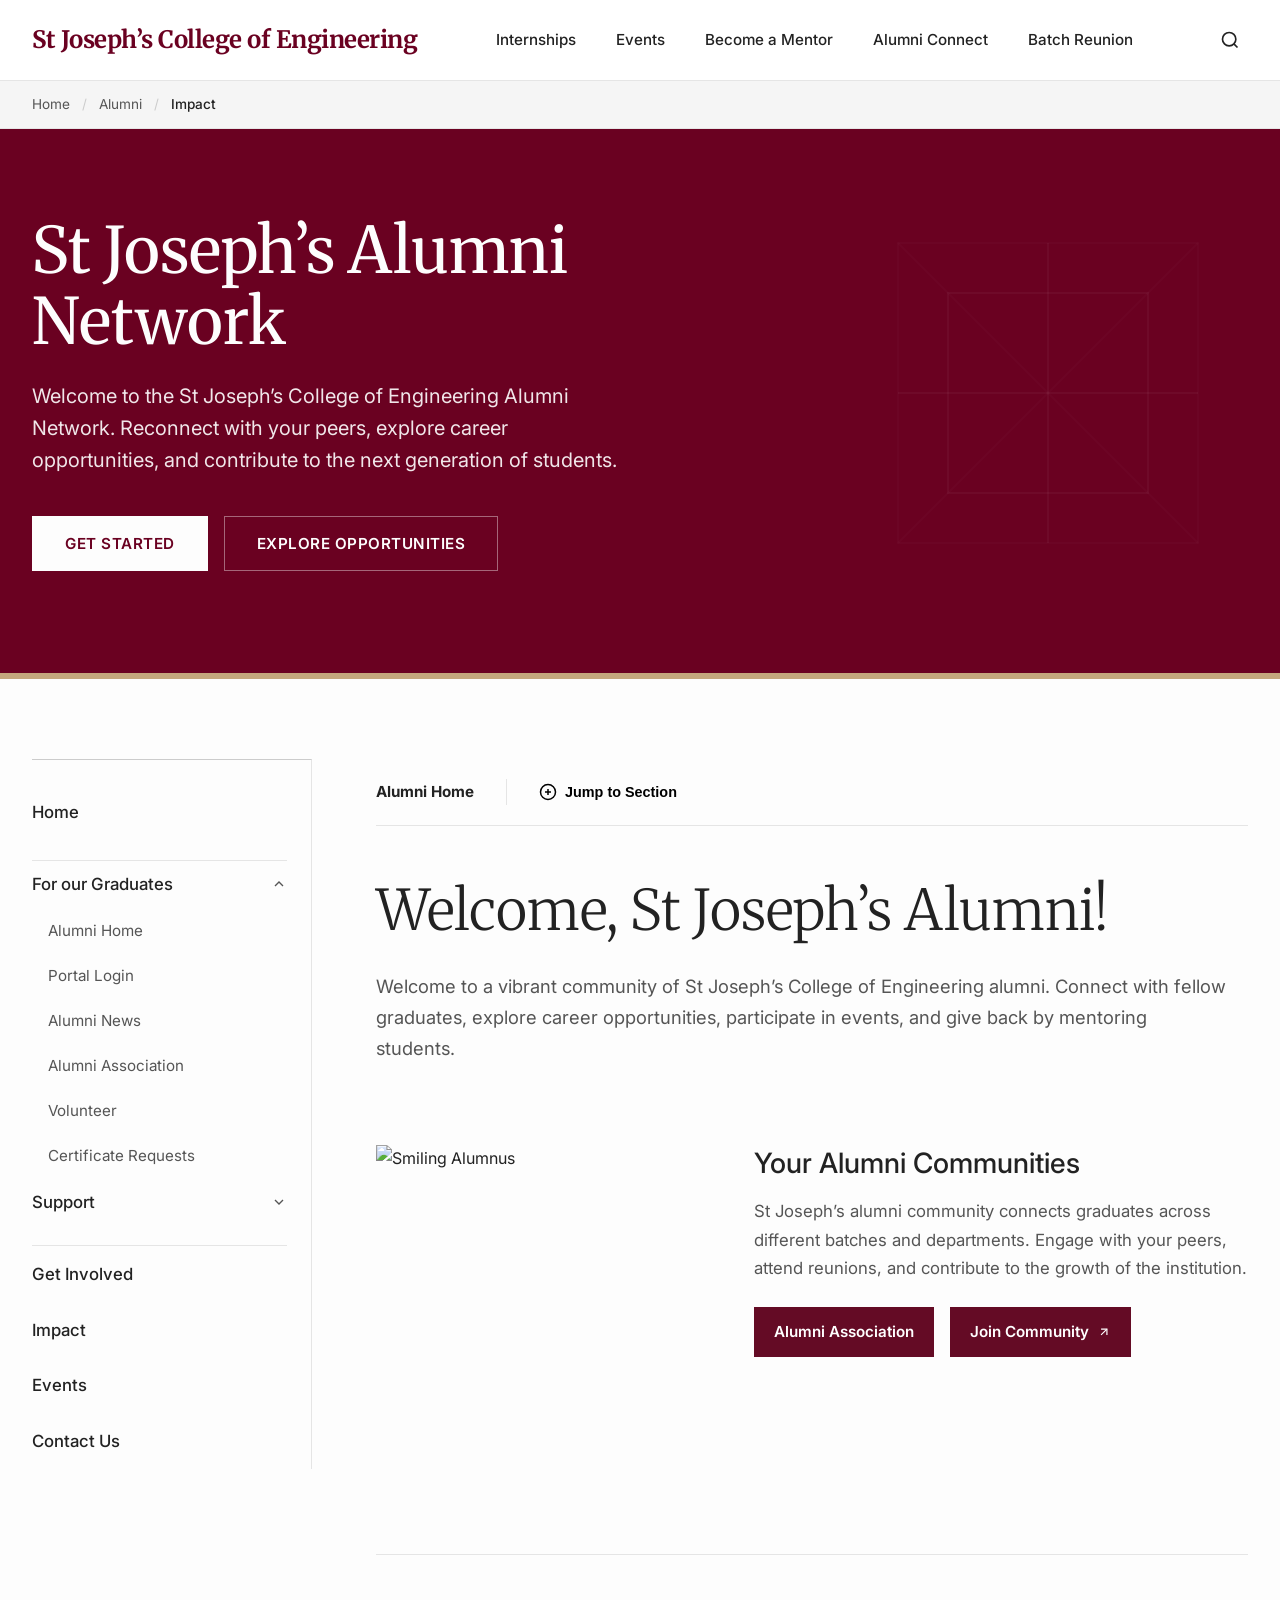
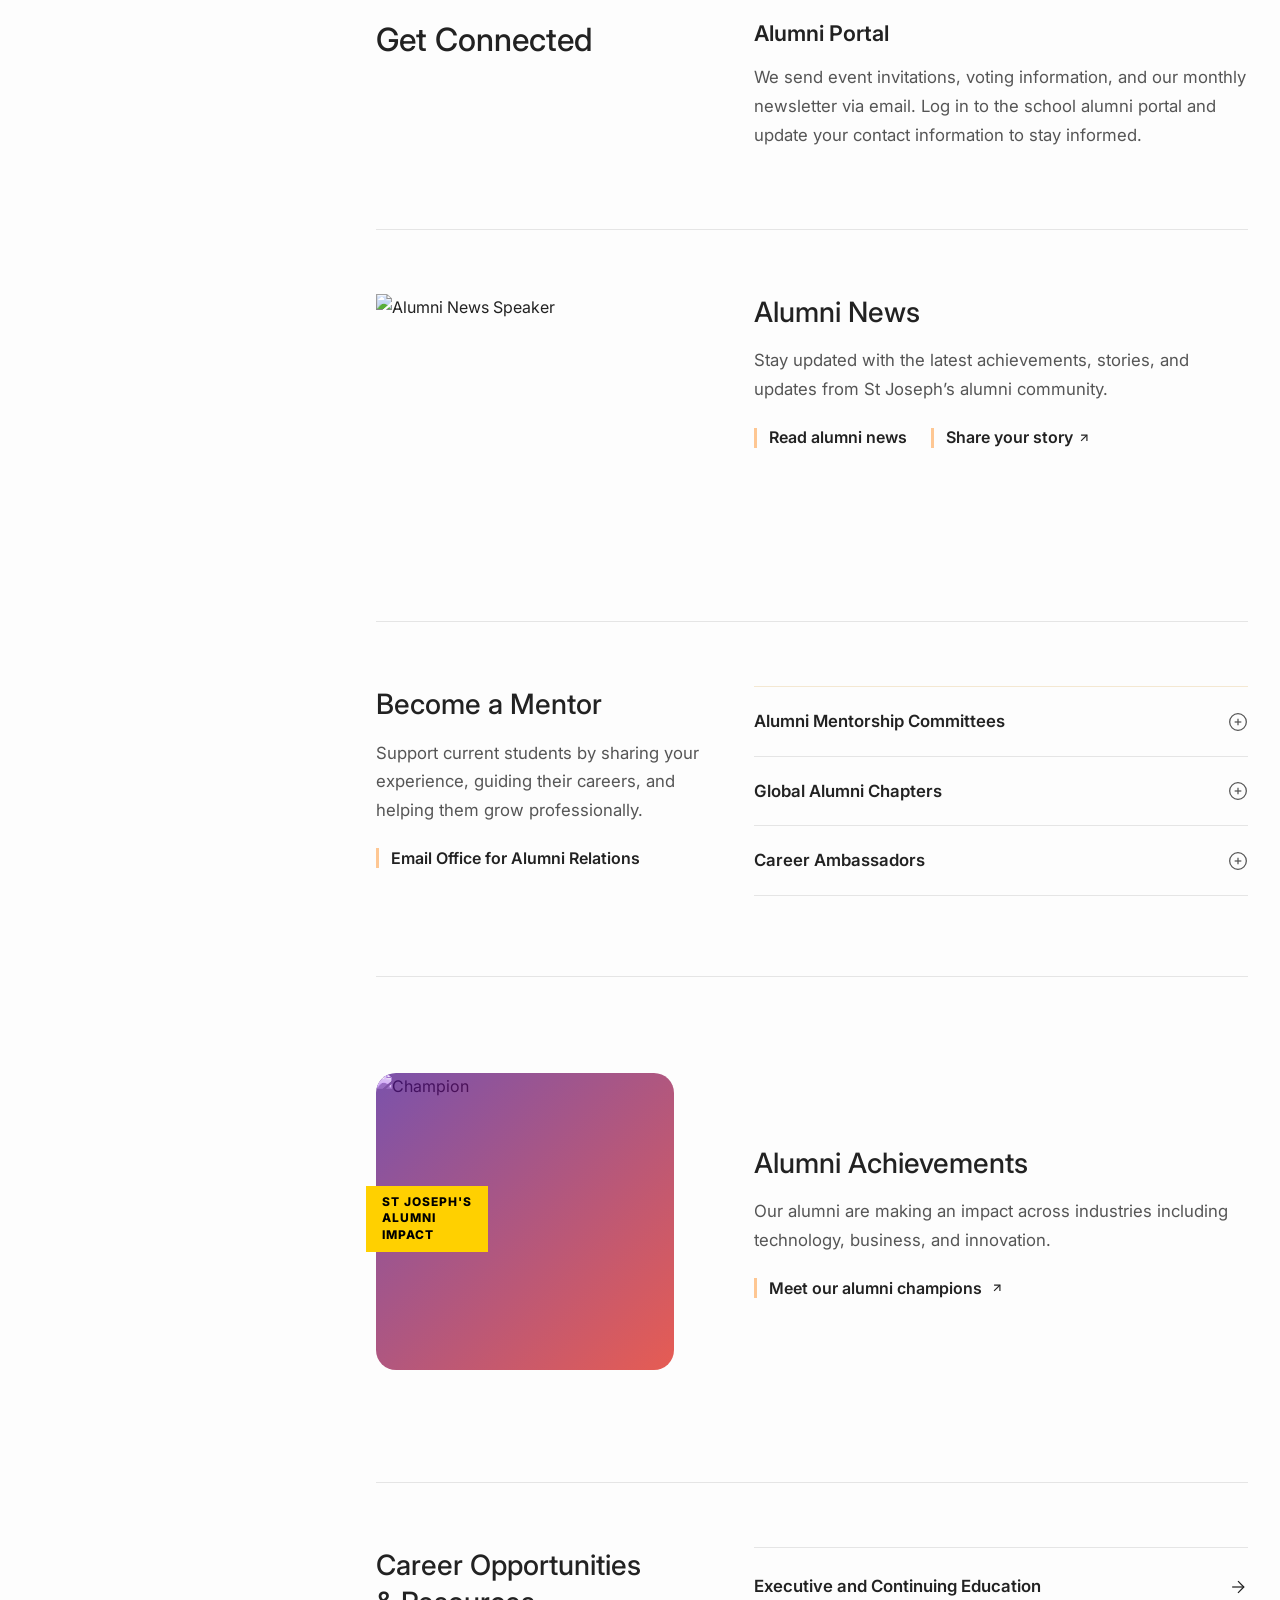
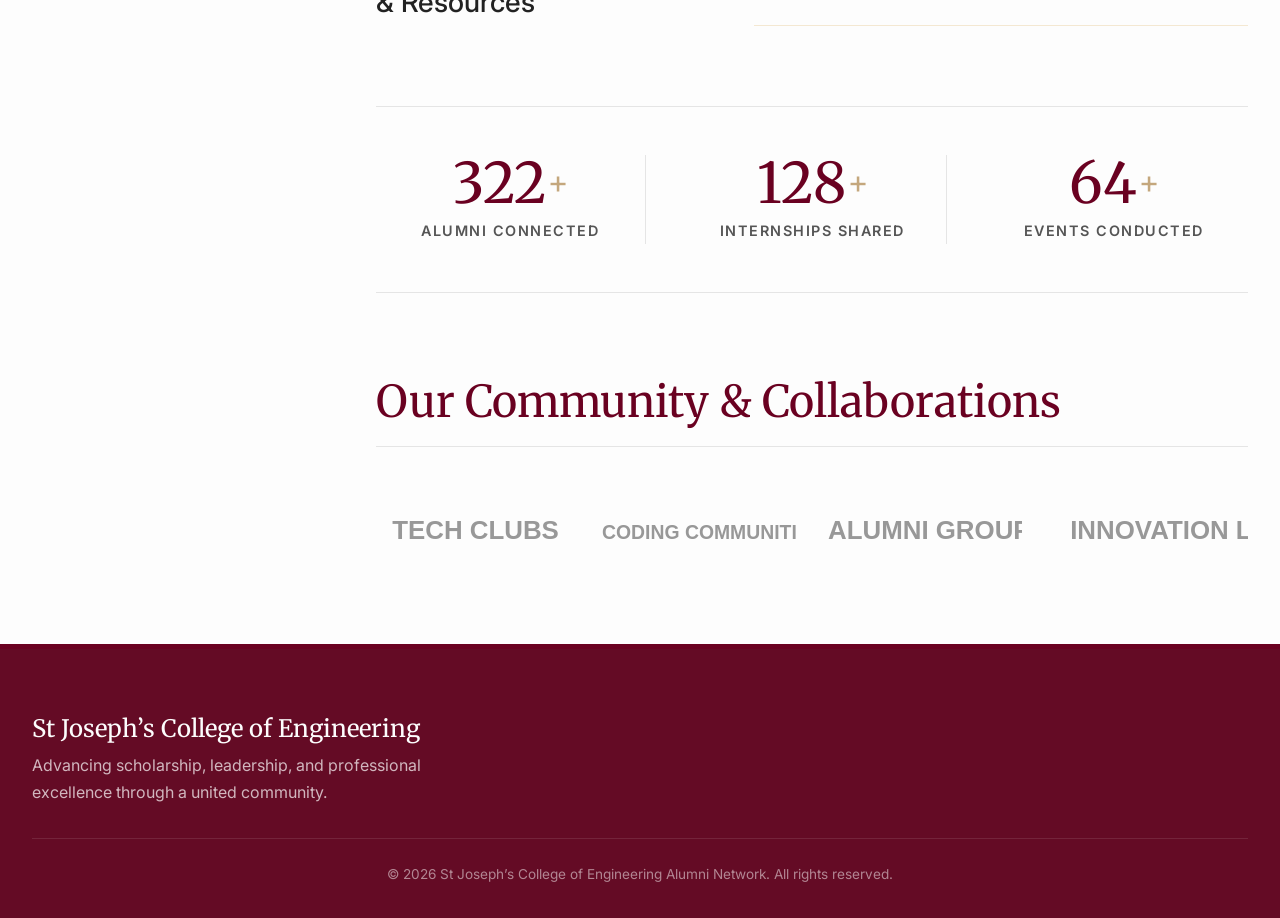
==== commit 02d16667: "linked the events page" ====
--- a/alumini/index.html
+++ b/alumini/index.html
@@ -73,6 +73,7 @@
                 <!-- Subtle geometric structure representing institutional architecture/hierarchy -->
                 <svg viewBox="0 0 400 400" fill="none" xmlns="http://www.w3.org/2000/svg">
                     <rect x="50" y="50" width="300" height="300" stroke="rgba(255,255,255,0.05)" stroke-width="2" />
+                    <rect x="100" y="100" width="200" height="200" stroke="rgba(255,255,255,0.1)" stroke-width="2" />
                     <line x1="50" y1="200" x2="350" y2="200" stroke="rgba(255,255,255,0.1)" stroke-width="2" />
                     <line x1="200" y1="50" x2="200" y2="350" stroke="rgba(255,255,255,0.1)" stroke-width="2" />
                     <path d="M50 50 L350 350 M350 50 L50 350" stroke="rgba(255,255,255,0.05)" stroke-width="2" />
@@ -155,9 +156,13 @@
                         </div>
                         <div>
                             <h2 style="font-family: var(--font-sans); font-size: 1.75rem; font-weight: 500; margin-bottom: 1rem;">Your Alumni Communities</h2>
-                            <p style="color: var(--inst-text-muted); font-size: 1.05rem;">
+                            <p style="color: var(--inst-text-muted); margin-bottom: 1.5rem; font-size: 1.05rem;">
                                 St Joseph’s alumni community connects graduates across different batches and departments. Engage with your peers, attend reunions, and contribute to the growth of the institution.
                             </p>
+                            <div style="display: flex; gap: 1rem; margin-bottom: 2.5rem; flex-wrap: wrap;">
+                                <a href="#" style="background: var(--inst-maroon-dark); color: #fff; padding: 0.75rem 1.25rem; font-weight: 600; font-size: 0.95rem; transition: opacity 0.2s;">Alumni Association</a>
+                                <a href="#" style="background: var(--inst-maroon-dark); color: #fff; padding: 0.75rem 1.25rem; font-weight: 600; font-size: 0.95rem; display: flex; align-items: center; gap: 0.5rem; transition: opacity 0.2s;">Join Community <svg width="14" height="14" viewBox="0 0 24 24" fill="none" stroke="currentColor" stroke-width="2"><line x1="7" y1="17" x2="17" y2="7"></line><polyline points="7 7 17 7 17 17"></polyline></svg></a>
+                            </div>
                         </div>
                     </div>
                 </div>
@@ -189,8 +194,8 @@
                                 Stay updated with the latest achievements, stories, and updates from St Joseph’s alumni community.
                             </p>
                             <div style="display: flex; gap: 1.5rem; align-items: center;">
-                                <a href="#" style="font-weight: 600; color: var(--inst-text-main); display: flex; align-items: center; gap: 0.25rem; border-left: 3px solid #fec793; padding-left: 0.75rem; height: 1.25rem;">Read alumni news <svg width="14" height="14" viewBox="0 0 24 24" fill="none" stroke="currentColor" stroke-width="2"><line x1="7" y1="17" x2="17" y2="7"></line><polyline points="7 7 17 7 17 17"></polyline></svg></a>
-                                <a href="#" style="font-weight: 600; color: var(--inst-text-main); display: flex; align-items: center; border-left: 3px solid #fec793; padding-left: 0.75rem; height: 1.25rem;">Share your story</a>
+                                <a href="#" style="font-weight: 600; color: var(--inst-text-main); display: flex; align-items: center; border-left: 3px solid #fec793; padding-left: 0.75rem; height: 1.25rem;">Read alumni news</a>
+                                <a href="#" style="font-weight: 600; color: var(--inst-text-main); display: flex; align-items: center; gap: 0.25rem; border-left: 3px solid #fec793; padding-left: 0.75rem; height: 1.25rem;">Share your story <svg width="14" height="14" viewBox="0 0 24 24" fill="none" stroke="currentColor" stroke-width="2"><line x1="7" y1="17" x2="17" y2="7"></line><polyline points="7 7 17 7 17 17"></polyline></svg></a>
                             </div>
                         </div>
                     </div>
@@ -206,6 +211,28 @@
                             </p>
                             <a href="#" style="font-weight: 600; color: var(--inst-text-main); display: flex; align-items: center; border-left: 3px solid #fec793; padding-left: 0.75rem; height: 1.25rem;">Email Office for Alumni Relations</a>
                         </div>
+                        <div style="border-top: 1px solid #f4e8d2;">
+                            <div style="padding: 1.25rem 0; border-bottom: 1px solid var(--inst-border-light); display: flex; justify-content: space-between; align-items: center; cursor: pointer;">
+                                <span style="font-weight: 600; font-size: 1.05rem;">Alumni Mentorship Committees</span>
+                                <svg width="20" height="20" viewBox="0 0 24 24" fill="none" stroke="currentColor" stroke-width="1.5" class="accordion-icon"><circle cx="12" cy="12" r="10"></circle><line x1="12" y1="8" x2="12" y2="16"></line><line x1="8" y1="12" x2="16" y2="12"></line></svg>
+                            </div>
+                            <div style="padding: 1.25rem 0; border-bottom: 1px solid var(--inst-border-light); display: flex; justify-content: space-between; align-items: center; cursor: pointer;">
+                                <span style="font-weight: 600; font-size: 1.05rem;">Global Alumni Chapters</span>
+                                <svg width="20" height="20" viewBox="0 0 24 24" fill="none" stroke="currentColor" stroke-width="1.5" class="accordion-icon"><circle cx="12" cy="12" r="10"></circle><line x1="12" y1="8" x2="12" y2="16"></line><line x1="8" y1="12" x2="16" y2="12"></line></svg>
+                            </div>
+                            <div style="padding: 1.25rem 0; border-bottom: 1px solid var(--inst-border-light); display: flex; justify-content: space-between; align-items: center; cursor: pointer;">
+                                <span style="font-weight: 600; font-size: 1.05rem;">Career Ambassadors</span>
+                                <svg width="20" height="20" viewBox="0 0 24 24" fill="none" stroke="currentColor" stroke-width="1.5" class="accordion-icon"><circle cx="12" cy="12" r="10"></circle><line x1="12" y1="8" x2="12" y2="16"></line><line x1="8" y1="12" x2="16" y2="12"></line></svg>
+                            </div>
+                        </div>
+                    </div>
+                </div>
+
+               
+
+                <!-- SECTION 6: Alumni Achievements -->
+                <div class="content-block mt-large" style="border-top: 1px solid var(--inst-border-light); padding-top: 4rem;">
+                    <div style="display: grid; grid-template-columns: 1fr 1.5fr; gap: 3rem; align-items: center;">
                         <div style="position: relative; padding: 2rem 2rem 2rem 0;">
                             <div style="background: linear-gradient(135deg, #7b52ab, #e65c53); border-radius: 20px; overflow: hidden; position: relative;">
                                 <img src="https://images.unsplash.com/photo-1580489944761-15a19d654956?auto=format&fit=crop&q=80&w=400" alt="Champion" style="width: 100%; aspect-ratio: 1/1; object-fit: cover; opacity: 0.9; mix-blend-mode: luminosity;">
@@ -213,33 +240,14 @@
                             <div style="position: absolute; left: -10px; top: 40%; background: #ffd000; padding: 0.5rem 1rem; font-weight: 800; font-size: 0.75rem; letter-spacing: 1px; line-height: 1.4; color: #000;">
                                 ST JOSEPH'S<br>ALUMNI<br>IMPACT
                             </div>
-                        </div>
-                    </div>
-                </div>
-
-                <!-- SECTION 6: Alumni Achievements -->
-                <div class="content-block mt-large" style="border-top: 1px solid var(--inst-border-light); padding-top: 4rem;">
-                    <div style="display: grid; grid-template-columns: 1fr 1.5fr; gap: 3rem; align-items: center;">
+                            <div style="position: absolute; top: 0; left: 10%; right: -10%; bottom: 10%; background: #e6e6ea; border-radius: 20px; z-index: -1;"></div>
+                        </div>
                         <div>
                             <h2 style="font-family: var(--font-sans); font-size: 1.75rem; font-weight: 500; margin-bottom: 1rem;">Alumni Achievements</h2>
                             <p style="color: var(--inst-text-muted); margin-bottom: 1.5rem; font-size: 1.05rem;">
                                 Our alumni are making an impact across industries including technology, business, and innovation.
                             </p>
                             <a href="#" style="font-weight: 600; color: var(--inst-text-main); display: flex; align-items: center; gap: 0.5rem; border-left: 3px solid #fec793; padding-left: 0.75rem; height: 1.25rem;">Meet our alumni champions <svg width="14" height="14" viewBox="0 0 24 24" fill="none" stroke="currentColor" stroke-width="2"><line x1="7" y1="17" x2="17" y2="7"></line><polyline points="7 7 17 7 17 17"></polyline></svg></a>
-                        </div>
-                        <div style="border-top: 1px solid var(--inst-border-light);">
-                            <div style="padding: 1.25rem 0; border-bottom: 1px solid var(--inst-border-light); display: flex; justify-content: space-between; align-items: center; cursor: pointer;">
-                                <span style="font-weight: 600; font-size: 1.05rem;">Alumni Mentorship Committees</span>
-                                <svg width="20" height="20" viewBox="0 0 24 24" fill="none" stroke="currentColor" stroke-width="1.5" class="accordion-icon"><circle cx="12" cy="12" r="10"></circle><line x1="12" y1="8" x2="12" y2="16"></line><line x1="8" y1="12" x2="16" y2="12"></line></svg>
-                            </div>
-                            <div style="padding: 1.25rem 0; border-bottom: 1px solid var(--inst-border-light); display: flex; justify-content: space-between; align-items: center; cursor: pointer;">
-                                <span style="font-weight: 600; font-size: 1.05rem;">Career Ambassadors</span>
-                                <svg width="20" height="20" viewBox="0 0 24 24" fill="none" stroke="currentColor" stroke-width="1.5" class="accordion-icon"><circle cx="12" cy="12" r="10"></circle><line x1="12" y1="8" x2="12" y2="16"></line><line x1="8" y1="12" x2="16" y2="12"></line></svg>
-                            </div>
-                            <div style="padding: 1.25rem 0; border-bottom: 1px solid var(--inst-border-light); display: flex; justify-content: space-between; align-items: center; cursor: pointer;">
-                                <span style="font-weight: 600; font-size: 1.05rem;">Global Alumni Chapters</span>
-                                <svg width="20" height="20" viewBox="0 0 24 24" fill="none" stroke="currentColor" stroke-width="1.5" class="accordion-icon"><circle cx="12" cy="12" r="10"></circle><line x1="12" y1="8" x2="12" y2="16"></line><line x1="8" y1="12" x2="16" y2="12"></line></svg>
-                            </div>
                         </div>
                     </div>
                 </div>
@@ -313,4 +321,4 @@
         </div>
     </footer>
 </body>
-</html>+</html>
